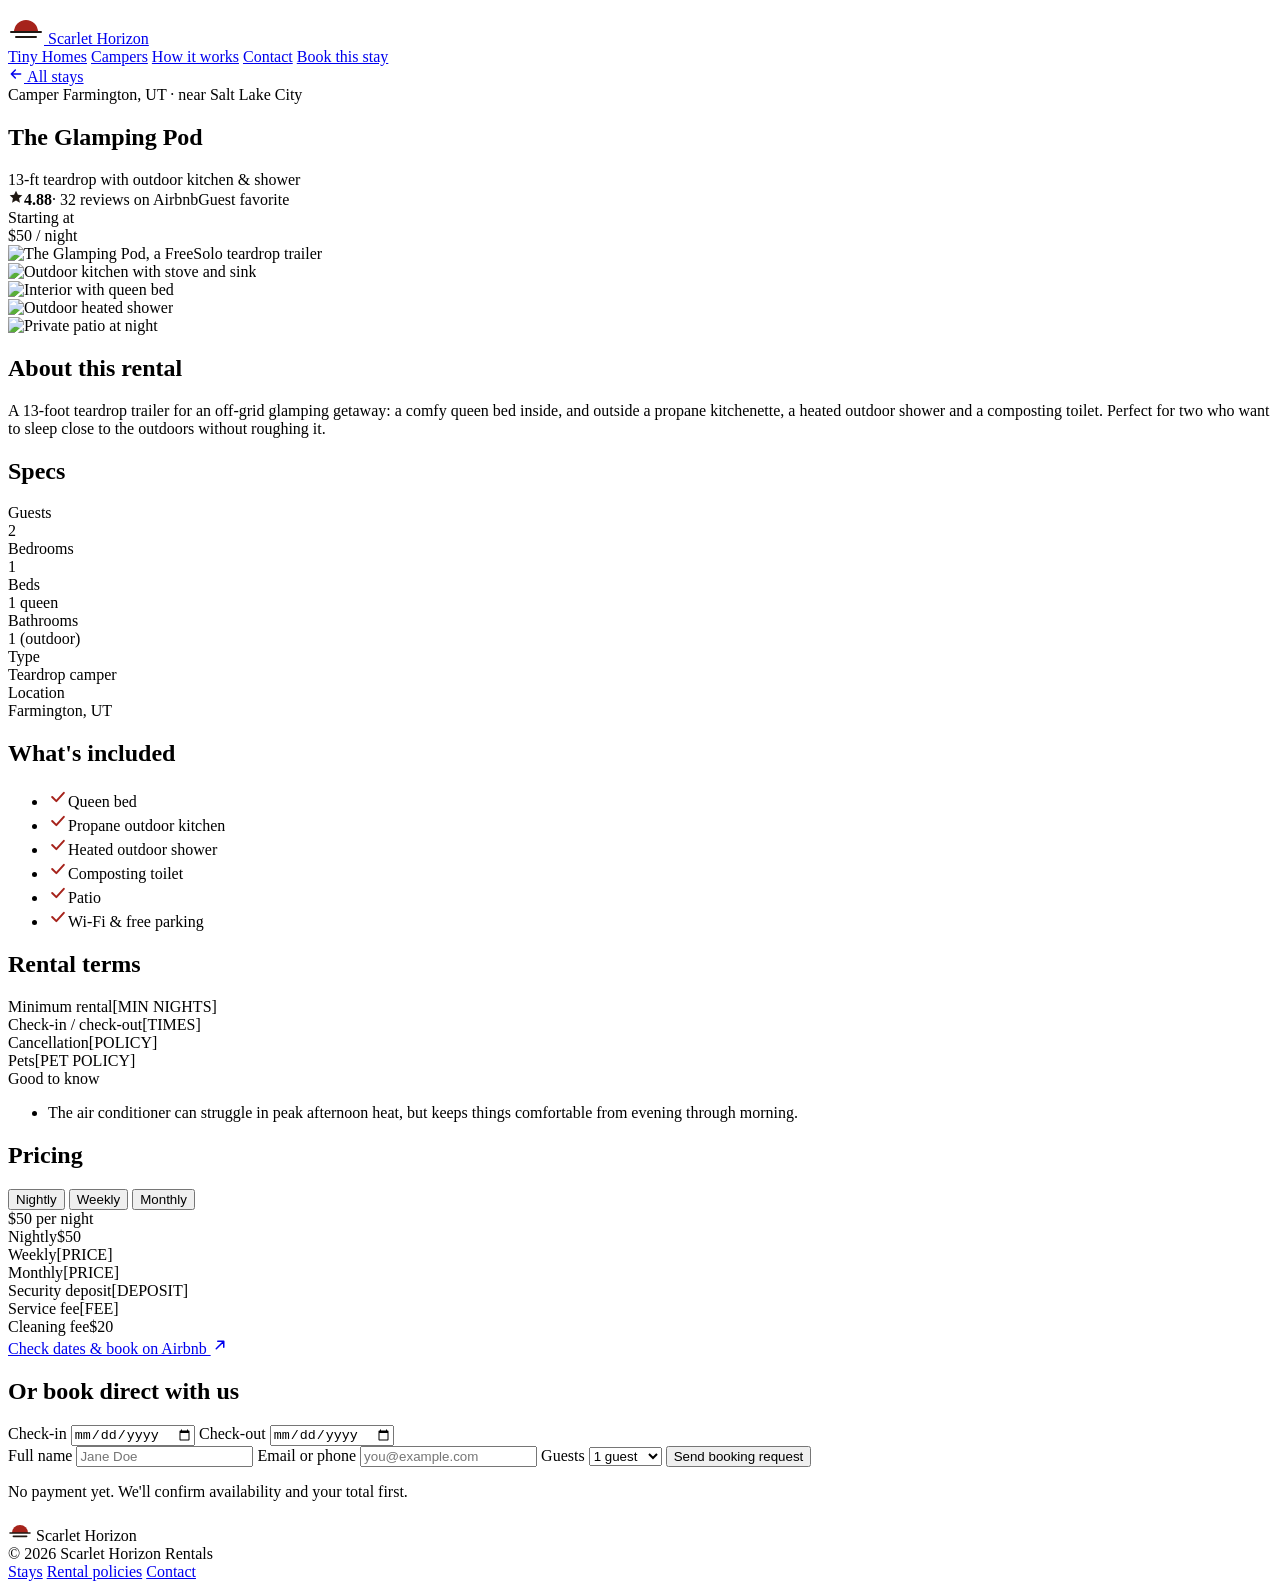
==== glamping-pod.html @ dbb9e511 "Add files via upload" ====
<!doctype html>
<html lang="en">
<head>
<meta charset="utf-8">
<meta name="viewport" content="width=device-width, initial-scale=1">
<title>The Glamping Pod — Details &amp; Pricing</title>
<meta name="description" content="13-ft teardrop camper with outdoor kitchen and shower in Farmington, UT near Salt Lake City.">
<link rel="preconnect" href="https://fonts.googleapis.com">
<link href="https://fonts.googleapis.com/css2?family=DM+Serif+Display:ital@0;1&amp;family=Instrument+Sans:wght@400;500;600;700&amp;display=swap" rel="stylesheet">
<link rel="stylesheet" href="css/style.css">
</head>
<body>
<div class="page">

<!-- NAV -->
<header class="site-header">
<a href="index.html" class="brand">
<svg width="36" height="36" viewBox="0 0 36 36" fill="none" aria-hidden="true"><path d="M6 24a12 12 0 0 1 24 0" fill="#A6231B"></path><path d="M3 24h30M8 29h20" stroke="#1F1813" stroke-width="2" stroke-linecap="round"></path></svg>
<span class="brand-name">Scarlet Horizon</span>
</a>
<nav aria-label="Main" class="main-nav">
<a href="index.html">Tiny Homes</a>
<a href="index.html">Campers</a>
<a href="index.html">How it works</a>
<a href="index.html">Contact</a>
<a href="https://www.airbnb.com/rooms/1167707772700460633" class="btn btn-accent nav-cta">Book this stay</a>
</nav>
</header>

<!-- TITLE -->
<section class="title-section">
<a href="index.html" class="back-link">
<svg width="16" height="16" viewBox="0 0 24 24" fill="none" stroke="currentColor" stroke-width="2.2" stroke-linecap="round" stroke-linejoin="round" aria-hidden="true"><path d="M19 12H5M11 18l-6-6 6-6"></path></svg>
All stays</a>
<div class="title-row">
<div class="title-meta">
<div class="title-badges">
<span class="cat-pill">Camper</span>
<span class="location-text">Farmington, UT · near Salt Lake City</span>
</div>
<h1>The Glamping Pod</h1>
<div class="title-tag">13-ft teardrop with outdoor kitchen &amp; shower</div>
<div class="rating-row"><svg width="16" height="16" viewBox="0 0 24 24" fill="#1F1813" aria-hidden="true"><path d="M12 2.5l2.9 6.1 6.6.8-4.9 4.6 1.3 6.6L12 17.3l-5.9 3.3 1.3-6.6-4.9-4.6 6.6-.8z"></path></svg><strong>4.88</strong><span class="muted">· 32 reviews on Airbnb</span><span class="badge-outline">Guest favorite</span></div>
</div>
<div class="price-block">
<div class="label">Starting at</div>
<div class="price">$50<span class="per"> / night</span></div>
</div>
</div>
</section>

<!-- GALLERY -->
<section class="gallery">
<div class="gallery-main"><img src="images/glamping-pod-exterior.jpg" alt="The Glamping Pod, a FreeSolo teardrop trailer"></div>
<div class="gallery-item"><img src="images/glamping-pod-kitchen.jpg" alt="Outdoor kitchen with stove and sink"></div>
<div class="gallery-item"><img src="images/glamping-pod-interior.jpg" alt="Interior with queen bed"></div>
<div class="gallery-item"><img src="images/glamping-pod-shower.jpg" alt="Outdoor heated shower"></div>
<div class="gallery-item"><img src="images/glamping-pod-patio.jpg" alt="Private patio at night"></div>
</section>

<!-- BODY -->
<section class="detail-body">

<!-- LEFT: info -->
<div class="detail-left">
<div class="detail-block">
<h2>About this rental</h2>
<p>A 13-foot teardrop trailer for an off-grid glamping getaway: a comfy queen bed inside, and outside a propane kitchenette, a heated outdoor shower and a composting toilet. Perfect for two who want to sleep close to the outdoors without roughing it.</p>
</div>

<div class="detail-block">
<h2>Specs</h2>
<div class="specs-grid">
<div class="spec-item"><div class="spec-label">Guests</div><div class="spec-value">2</div></div>
<div class="spec-item"><div class="spec-label">Bedrooms</div><div class="spec-value">1</div></div>
<div class="spec-item"><div class="spec-label">Beds</div><div class="spec-value">1 queen</div></div>
<div class="spec-item"><div class="spec-label">Bathrooms</div><div class="spec-value">1 (outdoor)</div></div>
<div class="spec-item"><div class="spec-label">Type</div><div class="spec-value">Teardrop camper</div></div>
<div class="spec-item"><div class="spec-label">Location</div><div class="spec-value">Farmington, UT</div></div>
</div>
</div>

<div class="detail-block">
<h2>What's included</h2>
<ul class="amenities-list">
<li><svg width="20" height="20" viewBox="0 0 24 24" fill="none" stroke="#A6231B" stroke-width="2.4" stroke-linecap="round" stroke-linejoin="round" aria-hidden="true"><path d="M5 12l5 5 9-10"></path></svg>Queen bed</li>
<li><svg width="20" height="20" viewBox="0 0 24 24" fill="none" stroke="#A6231B" stroke-width="2.4" stroke-linecap="round" stroke-linejoin="round" aria-hidden="true"><path d="M5 12l5 5 9-10"></path></svg>Propane outdoor kitchen</li>
<li><svg width="20" height="20" viewBox="0 0 24 24" fill="none" stroke="#A6231B" stroke-width="2.4" stroke-linecap="round" stroke-linejoin="round" aria-hidden="true"><path d="M5 12l5 5 9-10"></path></svg>Heated outdoor shower</li>
<li><svg width="20" height="20" viewBox="0 0 24 24" fill="none" stroke="#A6231B" stroke-width="2.4" stroke-linecap="round" stroke-linejoin="round" aria-hidden="true"><path d="M5 12l5 5 9-10"></path></svg>Composting toilet</li>
<li><svg width="20" height="20" viewBox="0 0 24 24" fill="none" stroke="#A6231B" stroke-width="2.4" stroke-linecap="round" stroke-linejoin="round" aria-hidden="true"><path d="M5 12l5 5 9-10"></path></svg>Patio</li>
<li><svg width="20" height="20" viewBox="0 0 24 24" fill="none" stroke="#A6231B" stroke-width="2.4" stroke-linecap="round" stroke-linejoin="round" aria-hidden="true"><path d="M5 12l5 5 9-10"></path></svg>Wi-Fi &amp; free parking</li>
</ul>
</div>

<div class="detail-block">
<h2>Rental terms</h2>
<div class="terms-list">
<div class="terms-row"><span>Minimum rental</span><span>[MIN NIGHTS]</span></div>
<div class="terms-row"><span>Check-in / check-out</span><span>[TIMES]</span></div>
<div class="terms-row"><span>Cancellation</span><span>[POLICY]</span></div>
<div class="terms-row"><span>Pets</span><span>[PET POLICY]</span></div>
</div>
<div class="good-to-know">
<div class="good-to-know-label">Good to know</div>
<ul>
<li>The air conditioner can struggle in peak afternoon heat, but keeps things comfortable from evening through morning.</li>
</ul>
</div>
</div>
</div>

<!-- RIGHT: pricing + booking -->
<aside id="book" class="detail-right">
<div class="pricing-card">
<h2>Pricing</h2>
<div role="group" aria-label="Rate period" class="period-group">
<button type="button" class="period-btn" aria-pressed="true">Nightly</button>
<button type="button" class="period-btn" aria-pressed="false">Weekly</button>
<button type="button" class="period-btn" aria-pressed="false">Monthly</button>
</div>
<div class="rate-line">
<span class="amount">$50</span>
<span class="rate-label">per night</span>
</div>
<div class="price-breakdown">
<div class="price-breakdown-row"><span>Nightly</span><span>$50</span></div>
<div class="price-breakdown-row"><span>Weekly</span><span>[PRICE]</span></div>
<div class="price-breakdown-row"><span>Monthly</span><span>[PRICE]</span></div>
<div class="price-breakdown-row"><span>Security deposit</span><span>[DEPOSIT]</span></div>
<div class="price-breakdown-row"><span>Service fee</span><span>[FEE]</span></div>
<div class="price-breakdown-row"><span>Cleaning fee</span><span>$20</span></div>
</div>
<a href="https://www.airbnb.com/rooms/1167707772700460633" class="book-airbnb-btn">Check dates &amp; book on Airbnb
<svg width="18" height="18" viewBox="0 0 24 24" fill="none" stroke="currentColor" stroke-width="2" stroke-linecap="round" stroke-linejoin="round" aria-hidden="true"><path d="M7 17L17 7M9 7h8v8"></path></svg></a>
</div>

<form class="direct-booking-form">
<h2>Or book direct with us</h2>
<div class="form-row">
<label>Check-in
<input type="date"></label>
<label>Check-out
<input type="date"></label>
</div>
<label>Full name
<input type="text" placeholder="Jane Doe"></label>
<label>Email or phone
<input type="text" placeholder="you@example.com"></label>
<label>Guests
<select><option>1 guest</option><option>2 guests</option></select></label>
<button type="button">Send booking request</button>
<p class="disclaimer">No payment yet. We'll confirm availability and your total first.</p>
</form>
</aside>
</section>

<!-- FOOTER -->
<footer class="site-footer">
<div class="footer-brand">
<svg width="24" height="24" viewBox="0 0 36 36" fill="none" aria-hidden="true"><path d="M6 24a12 12 0 0 1 24 0" fill="#A6231B"></path><path d="M3 24h30M8 29h20" stroke="#1F1813" stroke-width="2.4" stroke-linecap="round"></path></svg>
<span class="footer-brand-name">Scarlet Horizon</span>
</div>
<div>© 2026 Scarlet Horizon Rentals</div>
<nav aria-label="Footer" class="footer-nav">
<a href="index.html">Stays</a>
<a href="index.html">Rental policies</a>
<a href="index.html">Contact</a>
</nav>
</footer>
</div>
</body>
</html>
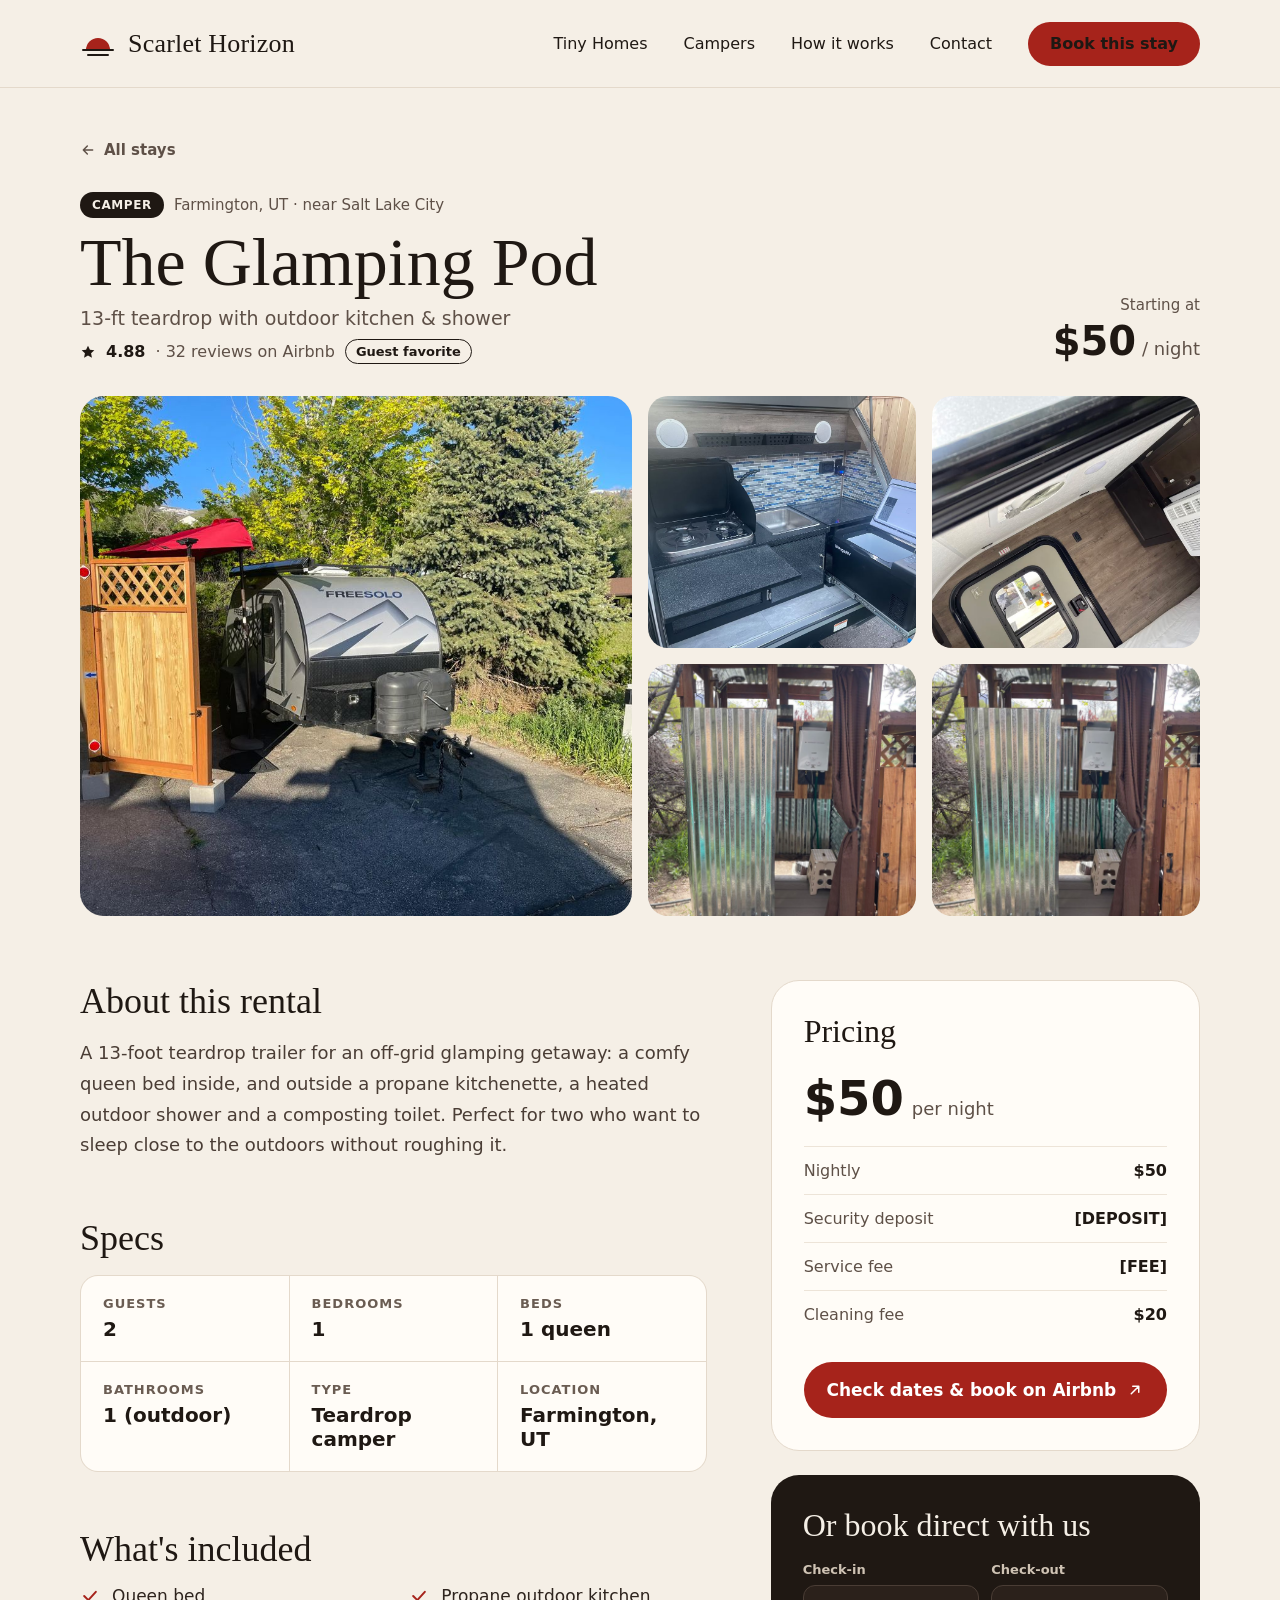
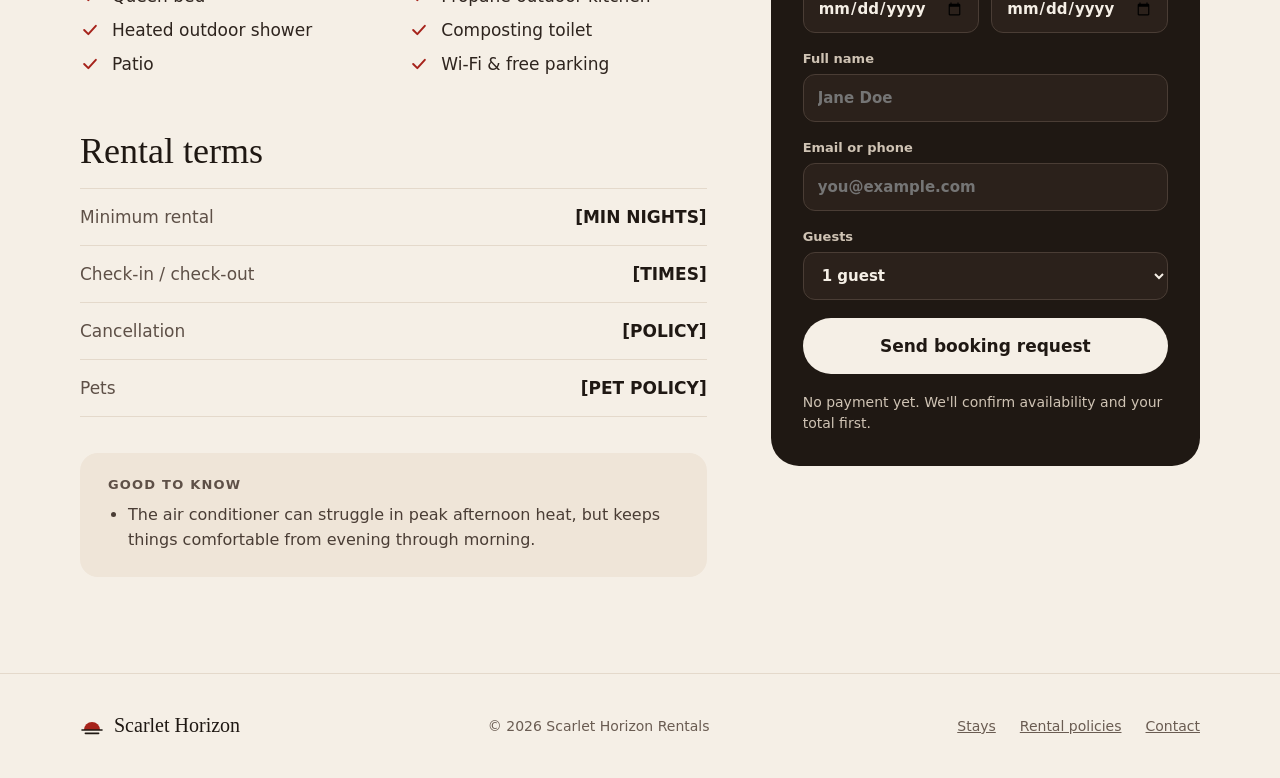
==== commit 6d5088fe: "Add files via upload" ====
--- a/glamping-pod.html
+++ b/glamping-pod.html
@@ -113,19 +113,12 @@
 <aside id="book" class="detail-right">
 <div class="pricing-card">
 <h2>Pricing</h2>
-<div role="group" aria-label="Rate period" class="period-group">
-<button type="button" class="period-btn" aria-pressed="true">Nightly</button>
-<button type="button" class="period-btn" aria-pressed="false">Weekly</button>
-<button type="button" class="period-btn" aria-pressed="false">Monthly</button>
-</div>
 <div class="rate-line">
 <span class="amount">$50</span>
 <span class="rate-label">per night</span>
 </div>
 <div class="price-breakdown">
 <div class="price-breakdown-row"><span>Nightly</span><span>$50</span></div>
-<div class="price-breakdown-row"><span>Weekly</span><span>[PRICE]</span></div>
-<div class="price-breakdown-row"><span>Monthly</span><span>[PRICE]</span></div>
 <div class="price-breakdown-row"><span>Security deposit</span><span>[DEPOSIT]</span></div>
 <div class="price-breakdown-row"><span>Service fee</span><span>[FEE]</span></div>
 <div class="price-breakdown-row"><span>Cleaning fee</span><span>$20</span></div>
--- a/css/style.css
+++ b/css/style.css
@@ -0,0 +1,1118 @@
+/* Scarlet Horizon — shared stylesheet */
+
+:root {
+  --accent: #A6231B;
+  --accent-dark: #7E1A14;
+  --bg: #F5EFE6;
+  --text: #1F1813;
+  --text-muted: #5E5047;
+  --text-soft: #6A5C52;
+  --text-body: #4A3D35;
+  --text-list: #2E241E;
+  --card-bg: #FFFCF7;
+  --border: #E4D9CB;
+  --border-soft: #EDE4D8;
+  --tag-bg: #F2EADF;
+  --pill-bg: #EBE2D5;
+  --dark-bg: #1F1813;
+  --dark-bg-2: #2B211B;
+  --dark-border: #4A3D35;
+  --dark-muted: #CFC3B4;
+  --highlight: #EFE5D8;
+}
+
+* { box-sizing: border-box; }
+
+body {
+  margin: 0;
+  font-family: 'Instrument Sans', system-ui, sans-serif;
+  background: var(--bg);
+  color: var(--text);
+}
+
+a { color: var(--accent); }
+a:hover { color: var(--accent-dark); }
+
+.page {
+  display: flex;
+  flex-direction: column;
+  background: var(--bg);
+  color: var(--text);
+  font-family: 'Instrument Sans', system-ui, sans-serif;
+  min-height: 100vh;
+}
+
+.serif {
+  font-family: 'DM Serif Display', Georgia, serif;
+}
+
+/* ---------- NAV ---------- */
+.site-header {
+  height: 88px;
+  box-sizing: border-box;
+  padding: 0 80px;
+  display: flex;
+  align-items: center;
+  justify-content: space-between;
+  border-bottom: 1px solid var(--border);
+}
+
+.brand {
+  display: flex;
+  align-items: center;
+  gap: 12px;
+  text-decoration: none;
+  color: var(--text);
+}
+
+.brand-name {
+  font-family: 'DM Serif Display', Georgia, serif;
+  font-size: 26px;
+  letter-spacing: 0.2px;
+}
+
+.main-nav {
+  display: flex;
+  align-items: center;
+  gap: 36px;
+  font-size: 16px;
+  font-weight: 500;
+}
+
+.main-nav a {
+  color: var(--text);
+  text-decoration: none;
+}
+
+.btn {
+  display: inline-flex;
+  align-items: center;
+  justify-content: center;
+  gap: 10px;
+  border: 0;
+  border-radius: 999px;
+  font: inherit;
+  font-weight: 600;
+  text-decoration: none;
+  cursor: pointer;
+}
+
+.btn-accent {
+  background: var(--accent);
+  color: #FFFFFF;
+}
+
+.btn-outline {
+  border: 1.5px solid var(--text);
+  color: var(--text);
+  background: transparent;
+}
+
+.btn-dark {
+  background: var(--text);
+  color: var(--bg);
+}
+
+.btn-cream {
+  background: var(--bg);
+  color: var(--text);
+}
+
+.nav-cta {
+  height: 44px;
+  padding: 0 22px;
+}
+
+/* ---------- HERO ---------- */
+.hero {
+  box-sizing: border-box;
+  padding: 72px 80px 64px;
+  display: grid;
+  grid-template-columns: repeat(2, minmax(0, 1fr));
+  gap: 64px;
+  align-items: center;
+}
+
+.hero-copy {
+  display: flex;
+  flex-direction: column;
+  gap: 28px;
+}
+
+.eyebrow {
+  font-size: 14px;
+  font-weight: 600;
+  letter-spacing: 2px;
+  text-transform: uppercase;
+  color: var(--accent);
+}
+
+.hero h1 {
+  margin: 0;
+  font-family: 'DM Serif Display', Georgia, serif;
+  font-weight: 400;
+  font-size: 76px;
+  line-height: 1.02;
+  letter-spacing: -0.5px;
+}
+
+.hero h1 em, .accent-italic {
+  font-style: italic;
+  color: var(--accent);
+}
+
+.hero p, .lede {
+  margin: 0;
+  max-width: 520px;
+  font-size: 19px;
+  line-height: 1.6;
+  color: var(--text-muted);
+}
+
+.hero-actions {
+  display: flex;
+  gap: 16px;
+  align-items: center;
+}
+
+.hero-cta {
+  height: 56px;
+  padding: 0 30px;
+  font-size: 17px;
+}
+
+.hero-call {
+  height: 56px;
+  padding: 0 26px;
+  font-size: 17px;
+}
+
+.hero-visual {
+  height: 500px;
+  border-radius: 28px;
+  overflow: hidden;
+  background: var(--dark-bg);
+  position: relative;
+}
+
+.hero-visual-badge {
+  position: absolute;
+  left: 24px;
+  bottom: 24px;
+  padding: 10px 16px;
+  border-radius: 999px;
+  background: var(--bg);
+  color: var(--text);
+  font-size: 14px;
+  font-weight: 600;
+}
+
+/* ---------- AVAILABILITY BAR ---------- */
+.availability-wrap {
+  padding: 0 80px;
+}
+
+.availability-form {
+  box-sizing: border-box;
+  padding: 20px;
+  border-radius: 20px;
+  background: var(--card-bg);
+  border: 1px solid var(--border);
+  display: grid;
+  grid-template-columns: repeat(4, minmax(0, 1fr));
+  gap: 16px;
+  align-items: end;
+}
+
+.availability-form label {
+  display: flex;
+  flex-direction: column;
+  gap: 8px;
+  font-size: 13px;
+  font-weight: 600;
+  color: var(--text-muted);
+}
+
+.availability-form select,
+.availability-form input[type="date"] {
+  height: 48px;
+  padding: 0 14px;
+  border-radius: 12px;
+  border: 1px solid #D6C8B6;
+  background: var(--bg);
+  font: inherit;
+  font-size: 16px;
+  color: var(--text);
+}
+
+.availability-form select { font-weight: 500; }
+
+.availability-form button {
+  height: 48px;
+  border: 0;
+  border-radius: 12px;
+  background: var(--text);
+  color: var(--bg);
+  font: inherit;
+  font-size: 16px;
+  font-weight: 600;
+  cursor: pointer;
+}
+
+/* ---------- LISTINGS SECTION ---------- */
+.listings-section {
+  box-sizing: border-box;
+  padding: 104px 80px 96px;
+  display: flex;
+  flex-direction: column;
+  gap: 40px;
+}
+
+.listings-heading-row {
+  display: flex;
+  align-items: flex-end;
+  justify-content: space-between;
+  gap: 32px;
+}
+
+.listings-heading-row h2,
+.section-title {
+  margin: 0;
+  font-family: 'DM Serif Display', Georgia, serif;
+  font-weight: 400;
+  font-size: 52px;
+  line-height: 1.05;
+}
+
+.filter-group {
+  display: flex;
+  gap: 8px;
+  padding: 6px;
+  border-radius: 999px;
+  background: var(--pill-bg);
+}
+
+.filter-btn {
+  height: 44px;
+  padding: 0 22px;
+  border: 0;
+  border-radius: 999px;
+  font: inherit;
+  font-size: 15px;
+  font-weight: 600;
+  cursor: pointer;
+  background: transparent;
+  color: var(--text);
+}
+
+.filter-btn[aria-pressed="true"] {
+  background: var(--text);
+  color: var(--bg);
+}
+
+.listings-grid {
+  display: grid;
+  grid-template-columns: repeat(2, minmax(0, 1fr));
+  gap: 32px;
+}
+
+.listing-card {
+  display: flex;
+  flex-direction: column;
+  border-radius: 24px;
+  overflow: hidden;
+  background: var(--card-bg);
+  border: 1px solid var(--border);
+  text-decoration: none;
+  color: var(--text);
+}
+
+.listing-photo {
+  height: 360px;
+  position: relative;
+  background: #E9DFD1;
+}
+
+.listing-photo img {
+  width: 100%;
+  height: 100%;
+  object-fit: cover;
+  display: block;
+}
+
+.listing-cat-badge {
+  position: absolute;
+  top: 18px;
+  left: 18px;
+  padding: 6px 12px;
+  border-radius: 999px;
+  background: var(--text);
+  color: var(--bg);
+  font-size: 12px;
+  font-weight: 600;
+  letter-spacing: 0.6px;
+  text-transform: uppercase;
+}
+
+.listing-rating-badge {
+  position: absolute;
+  top: 18px;
+  right: 18px;
+  display: inline-flex;
+  align-items: center;
+  gap: 6px;
+  padding: 6px 12px;
+  border-radius: 999px;
+  background: var(--card-bg);
+  color: var(--text);
+  font-size: 14px;
+  font-weight: 700;
+}
+
+.listing-rating-badge .reviews-count {
+  font-weight: 500;
+  color: var(--text-muted);
+}
+
+.listing-body {
+  padding: 26px 28px 28px;
+  display: flex;
+  flex-direction: column;
+  gap: 16px;
+}
+
+.listing-title-block {
+  display: flex;
+  flex-direction: column;
+  gap: 6px;
+}
+
+.listing-name {
+  font-family: 'DM Serif Display', Georgia, serif;
+  font-size: 32px;
+  line-height: 1.1;
+}
+
+.listing-tag {
+  font-size: 16px;
+  color: var(--text-muted);
+}
+
+.listing-chips {
+  display: flex;
+  gap: 8px;
+  flex-wrap: wrap;
+}
+
+.chip {
+  padding: 6px 12px;
+  border-radius: 8px;
+  background: var(--tag-bg);
+  font-size: 14px;
+  font-weight: 500;
+  color: var(--text-body);
+}
+
+.listing-footer-row {
+  display: flex;
+  align-items: center;
+  justify-content: space-between;
+  padding-top: 18px;
+  border-top: 1px solid var(--border-soft);
+}
+
+.listing-price {
+  font-size: 15px;
+  color: var(--text-muted);
+}
+
+.listing-price strong {
+  font-size: 22px;
+  font-weight: 700;
+  color: var(--text);
+}
+
+.listing-details-link {
+  display: inline-flex;
+  align-items: center;
+  gap: 6px;
+  font-size: 15px;
+  font-weight: 600;
+  color: var(--accent);
+}
+
+/* ---------- HOW IT WORKS ---------- */
+.how-it-works {
+  box-sizing: border-box;
+  margin: 0 80px;
+  padding: 72px 72px;
+  border-radius: 32px;
+  background: var(--dark-bg);
+  color: var(--bg);
+  display: flex;
+  flex-direction: column;
+  gap: 48px;
+}
+
+.how-header {
+  display: flex;
+  justify-content: space-between;
+  align-items: flex-end;
+  gap: 32px;
+}
+
+.how-header h2 {
+  margin: 0;
+  font-family: 'DM Serif Display', Georgia, serif;
+  font-weight: 400;
+  font-size: 48px;
+  line-height: 1.05;
+}
+
+.how-header p {
+  margin: 0;
+  max-width: 420px;
+  font-size: 17px;
+  line-height: 1.6;
+  color: var(--dark-muted);
+}
+
+.how-steps {
+  display: grid;
+  grid-template-columns: repeat(3, minmax(0, 1fr));
+  gap: 40px;
+}
+
+.how-step {
+  display: flex;
+  flex-direction: column;
+  gap: 14px;
+  padding-top: 24px;
+  border-top: 2px solid var(--accent);
+}
+
+.how-step-num {
+  font-family: 'DM Serif Display', Georgia, serif;
+  font-size: 44px;
+  color: #F08B7F;
+}
+
+.how-step-title {
+  font-size: 22px;
+  font-weight: 600;
+}
+
+.how-step p {
+  margin: 0;
+  font-size: 16px;
+  line-height: 1.6;
+  color: var(--dark-muted);
+}
+
+/* ---------- CONTACT ---------- */
+.contact-section {
+  box-sizing: border-box;
+  padding: 112px 80px;
+  display: grid;
+  grid-template-columns: repeat(2, minmax(0, 1fr));
+  gap: 64px;
+  align-items: center;
+}
+
+.contact-copy {
+  display: flex;
+  flex-direction: column;
+  gap: 20px;
+}
+
+.contact-copy h2 {
+  margin: 0;
+  font-family: 'DM Serif Display', Georgia, serif;
+  font-weight: 400;
+  font-size: 52px;
+  line-height: 1.05;
+}
+
+.contact-copy p {
+  margin: 0;
+  max-width: 480px;
+  font-size: 18px;
+  line-height: 1.6;
+  color: var(--text-muted);
+}
+
+.contact-grid {
+  display: grid;
+  grid-template-columns: repeat(2, minmax(0, 1fr));
+  gap: 16px;
+}
+
+.contact-card {
+  padding: 24px;
+  border-radius: 20px;
+  background: var(--card-bg);
+  border: 1px solid var(--border);
+  display: flex;
+  flex-direction: column;
+  gap: 8px;
+}
+
+.contact-card-label {
+  font-size: 13px;
+  font-weight: 600;
+  letter-spacing: 1.2px;
+  text-transform: uppercase;
+  color: var(--text-soft);
+}
+
+.contact-card-value {
+  font-size: 20px;
+  font-weight: 600;
+  color: var(--text);
+  text-decoration: none;
+}
+
+/* ---------- FOOTER ---------- */
+.site-footer {
+  margin-top: auto;
+  box-sizing: border-box;
+  padding: 40px 80px;
+  border-top: 1px solid var(--border);
+  display: flex;
+  align-items: center;
+  justify-content: space-between;
+  font-size: 14px;
+  color: var(--text-soft);
+}
+
+.footer-brand {
+  display: flex;
+  align-items: center;
+  gap: 10px;
+}
+
+.footer-brand-name {
+  font-family: 'DM Serif Display', Georgia, serif;
+  font-size: 20px;
+  color: var(--text);
+}
+
+.footer-nav {
+  display: flex;
+  gap: 24px;
+}
+
+.footer-nav a {
+  color: var(--text-soft);
+}
+
+/* ---------- DETAIL PAGE ---------- */
+.title-section {
+  box-sizing: border-box;
+  padding: 40px 80px 32px;
+  display: flex;
+  flex-direction: column;
+  gap: 20px;
+}
+
+.back-link {
+  display: inline-flex;
+  align-items: center;
+  gap: 8px;
+  font-size: 15px;
+  font-weight: 600;
+  color: var(--text-muted);
+  text-decoration: none;
+  min-height: 44px;
+  width: fit-content;
+}
+
+.title-row {
+  display: flex;
+  justify-content: space-between;
+  align-items: flex-end;
+  gap: 32px;
+  flex-wrap: wrap;
+}
+
+.title-meta {
+  display: flex;
+  flex-direction: column;
+  gap: 10px;
+}
+
+.title-badges {
+  display: flex;
+  gap: 10px;
+  align-items: center;
+}
+
+.cat-pill {
+  padding: 6px 12px;
+  border-radius: 999px;
+  background: var(--text);
+  color: var(--bg);
+  font-size: 12px;
+  font-weight: 600;
+  letter-spacing: 0.6px;
+  text-transform: uppercase;
+}
+
+.location-text {
+  font-size: 15px;
+  color: var(--text-muted);
+}
+
+.title-section h1 {
+  margin: 0;
+  font-family: 'DM Serif Display', Georgia, serif;
+  font-weight: 400;
+  font-size: 68px;
+  line-height: 1.02;
+}
+
+.title-tag {
+  font-size: 19px;
+  color: var(--text-muted);
+}
+
+.rating-row {
+  display: flex;
+  align-items: center;
+  gap: 10px;
+  font-size: 16px;
+  color: var(--text);
+  flex-wrap: wrap;
+}
+
+.rating-row strong { font-weight: 700; }
+
+.rating-row .muted { color: var(--text-muted); }
+
+.badge-outline {
+  padding: 4px 10px;
+  border-radius: 999px;
+  border: 1px solid var(--text);
+  font-size: 13px;
+  font-weight: 600;
+}
+
+.price-block {
+  text-align: right;
+  display: flex;
+  flex-direction: column;
+  gap: 4px;
+}
+
+.price-block .label {
+  font-size: 15px;
+  color: var(--text-muted);
+}
+
+.price-block .price {
+  font-size: 40px;
+  font-weight: 700;
+}
+
+.price-block .price .per {
+  font-size: 18px;
+  font-weight: 500;
+  color: var(--text-muted);
+}
+
+/* GALLERY */
+.gallery {
+  box-sizing: border-box;
+  padding: 0 80px;
+  display: grid;
+  grid-template-columns: repeat(4, minmax(0, 1fr));
+  grid-template-rows: repeat(2, minmax(0, 1fr));
+  gap: 16px;
+  height: 520px;
+}
+
+.gallery-main {
+  grid-column: span 2;
+  grid-row: span 2;
+  border-radius: 24px;
+  overflow: hidden;
+  background: #E9DFD1;
+}
+
+.gallery-item {
+  border-radius: 20px;
+  overflow: hidden;
+  background: #E9DFD1;
+}
+
+.gallery img {
+  width: 100%;
+  height: 100%;
+  object-fit: cover;
+  display: block;
+}
+
+/* DETAIL BODY */
+.detail-body {
+  box-sizing: border-box;
+  padding: 64px 80px 96px;
+  display: grid;
+  grid-template-columns: repeat(12, minmax(0, 1fr));
+  gap: 64px;
+}
+
+.detail-left {
+  grid-column: span 7;
+  display: flex;
+  flex-direction: column;
+  gap: 56px;
+}
+
+.detail-block {
+  display: flex;
+  flex-direction: column;
+  gap: 16px;
+}
+
+.detail-block h2 {
+  margin: 0;
+  font-family: 'DM Serif Display', Georgia, serif;
+  font-weight: 400;
+  font-size: 36px;
+}
+
+.detail-block > p {
+  margin: 0;
+  font-size: 18px;
+  line-height: 1.7;
+  color: var(--text-body);
+}
+
+.specs-grid {
+  display: grid;
+  grid-template-columns: repeat(3, minmax(0, 1fr));
+  gap: 1px;
+  background: var(--border);
+  border: 1px solid var(--border);
+  border-radius: 18px;
+  overflow: hidden;
+}
+
+.spec-item {
+  padding: 20px 22px;
+  background: var(--card-bg);
+  display: flex;
+  flex-direction: column;
+  gap: 6px;
+}
+
+.spec-label {
+  font-size: 13px;
+  font-weight: 600;
+  letter-spacing: 1px;
+  text-transform: uppercase;
+  color: var(--text-soft);
+}
+
+.spec-value {
+  font-size: 20px;
+  font-weight: 600;
+}
+
+.amenities-list {
+  margin: 0;
+  padding: 0;
+  list-style: none;
+  display: grid;
+  grid-template-columns: repeat(2, minmax(0, 1fr));
+  gap: 14px 32px;
+  font-size: 17px;
+  color: var(--text-list);
+}
+
+.amenities-list li {
+  display: flex;
+  gap: 12px;
+  align-items: center;
+}
+
+.amenities-list svg {
+  flex-shrink: 0;
+}
+
+.terms-list {
+  display: flex;
+  flex-direction: column;
+  border-top: 1px solid var(--border);
+}
+
+.terms-row {
+  display: flex;
+  justify-content: space-between;
+  gap: 24px;
+  padding: 18px 0;
+  border-bottom: 1px solid var(--border);
+  font-size: 17px;
+}
+
+.terms-row span:first-child { color: var(--text-muted); }
+.terms-row span:last-child { font-weight: 600; }
+
+.good-to-know {
+  box-sizing: border-box;
+  padding: 24px 28px;
+  border-radius: 18px;
+  background: var(--highlight);
+  display: flex;
+  flex-direction: column;
+  gap: 10px;
+  margin-top: 20px;
+}
+
+.good-to-know-label {
+  font-size: 13px;
+  font-weight: 600;
+  letter-spacing: 1.2px;
+  text-transform: uppercase;
+  color: var(--text-muted);
+}
+
+.good-to-know ul {
+  margin: 0;
+  padding-left: 20px;
+  display: flex;
+  flex-direction: column;
+  gap: 6px;
+}
+
+.good-to-know li {
+  font-size: 16px;
+  line-height: 1.6;
+  color: var(--text-body);
+}
+
+/* RIGHT: pricing + booking */
+.detail-right {
+  grid-column: span 5;
+  display: flex;
+  flex-direction: column;
+  gap: 24px;
+}
+
+.pricing-card {
+  box-sizing: border-box;
+  padding: 32px;
+  border-radius: 28px;
+  background: var(--card-bg);
+  border: 1px solid var(--border);
+  display: flex;
+  flex-direction: column;
+  gap: 24px;
+}
+
+.pricing-card h2 {
+  margin: 0;
+  font-family: 'DM Serif Display', Georgia, serif;
+  font-weight: 400;
+  font-size: 32px;
+}
+
+.period-group {
+  display: grid;
+  grid-template-columns: repeat(3, minmax(0, 1fr));
+  gap: 6px;
+  padding: 6px;
+  border-radius: 16px;
+  background: var(--pill-bg);
+}
+
+.period-btn {
+  height: 44px;
+  border: 0;
+  border-radius: 12px;
+  font: inherit;
+  font-size: 15px;
+  font-weight: 600;
+  cursor: pointer;
+  background: transparent;
+  color: var(--text);
+}
+
+.period-btn[aria-pressed="true"] {
+  background: var(--card-bg);
+}
+
+.rate-line {
+  display: flex;
+  align-items: baseline;
+  gap: 8px;
+}
+
+.rate-line .amount {
+  font-size: 48px;
+  font-weight: 700;
+  line-height: 1;
+}
+
+.rate-line .rate-label {
+  font-size: 18px;
+  color: var(--text-muted);
+}
+
+.price-breakdown {
+  display: flex;
+  flex-direction: column;
+  border-top: 1px solid var(--border-soft);
+}
+
+.price-breakdown-row {
+  display: flex;
+  justify-content: space-between;
+  padding: 14px 0;
+  border-bottom: 1px solid var(--border-soft);
+  font-size: 16px;
+}
+
+.price-breakdown-row:last-child { border-bottom: 0; }
+
+.price-breakdown-row span:first-child { color: var(--text-muted); }
+.price-breakdown-row span:last-child { font-weight: 600; }
+
+.book-airbnb-btn {
+  display: flex;
+  align-items: center;
+  justify-content: center;
+  gap: 10px;
+  height: 56px;
+  border-radius: 999px;
+  background: var(--accent);
+  color: #FFFFFF;
+  text-decoration: none;
+  font-size: 17px;
+  font-weight: 600;
+}
+
+.direct-booking-form {
+  box-sizing: border-box;
+  padding: 32px;
+  border-radius: 28px;
+  background: var(--dark-bg);
+  color: var(--bg);
+  display: flex;
+  flex-direction: column;
+  gap: 18px;
+}
+
+.direct-booking-form h2 {
+  margin: 0;
+  font-family: 'DM Serif Display', Georgia, serif;
+  font-weight: 400;
+  font-size: 32px;
+}
+
+.form-row {
+  display: grid;
+  grid-template-columns: repeat(2, minmax(0, 1fr));
+  gap: 12px;
+}
+
+.direct-booking-form label {
+  display: flex;
+  flex-direction: column;
+  gap: 8px;
+  font-size: 13px;
+  font-weight: 600;
+  color: var(--dark-muted);
+}
+
+.direct-booking-form input,
+.direct-booking-form select {
+  height: 48px;
+  padding: 0 14px;
+  border-radius: 12px;
+  border: 1px solid var(--dark-border);
+  background: var(--dark-bg-2);
+  color: var(--bg);
+  font: inherit;
+  font-size: 15px;
+}
+
+.direct-booking-form button {
+  height: 56px;
+  border: 0;
+  border-radius: 999px;
+  background: var(--bg);
+  color: var(--text);
+  font: inherit;
+  font-size: 17px;
+  font-weight: 600;
+  cursor: pointer;
+}
+
+.direct-booking-form .disclaimer {
+  margin: 0;
+  font-size: 14px;
+  line-height: 1.5;
+  color: var(--dark-muted);
+}
+
+/* ---------- RESPONSIVE ---------- */
+@media (max-width: 960px) {
+  .site-header,
+  .hero,
+  .availability-wrap,
+  .listings-section,
+  .contact-section,
+  .site-footer,
+  .title-section,
+  .gallery,
+  .detail-body {
+    padding-left: 24px;
+    padding-right: 24px;
+  }
+
+  .how-it-works {
+    margin: 0 24px;
+    padding: 48px 32px;
+  }
+
+  .hero,
+  .contact-section,
+  .listings-grid,
+  .availability-form,
+  .how-steps,
+  .contact-grid {
+    grid-template-columns: 1fr;
+  }
+
+  .detail-body {
+    grid-template-columns: 1fr;
+  }
+
+  .detail-left,
+  .detail-right {
+    grid-column: span 1;
+  }
+
+  .main-nav {
+    display: none;
+  }
+
+  .gallery {
+    grid-template-columns: repeat(2, minmax(0, 1fr));
+    grid-template-rows: auto;
+    height: auto;
+  }
+
+  .gallery-main {
+    grid-column: span 2;
+    height: 280px;
+  }
+
+  .gallery-item {
+    height: 140px;
+  }
+
+  .hero h1 { font-size: 48px; }
+  .title-section h1 { font-size: 40px; }
+}
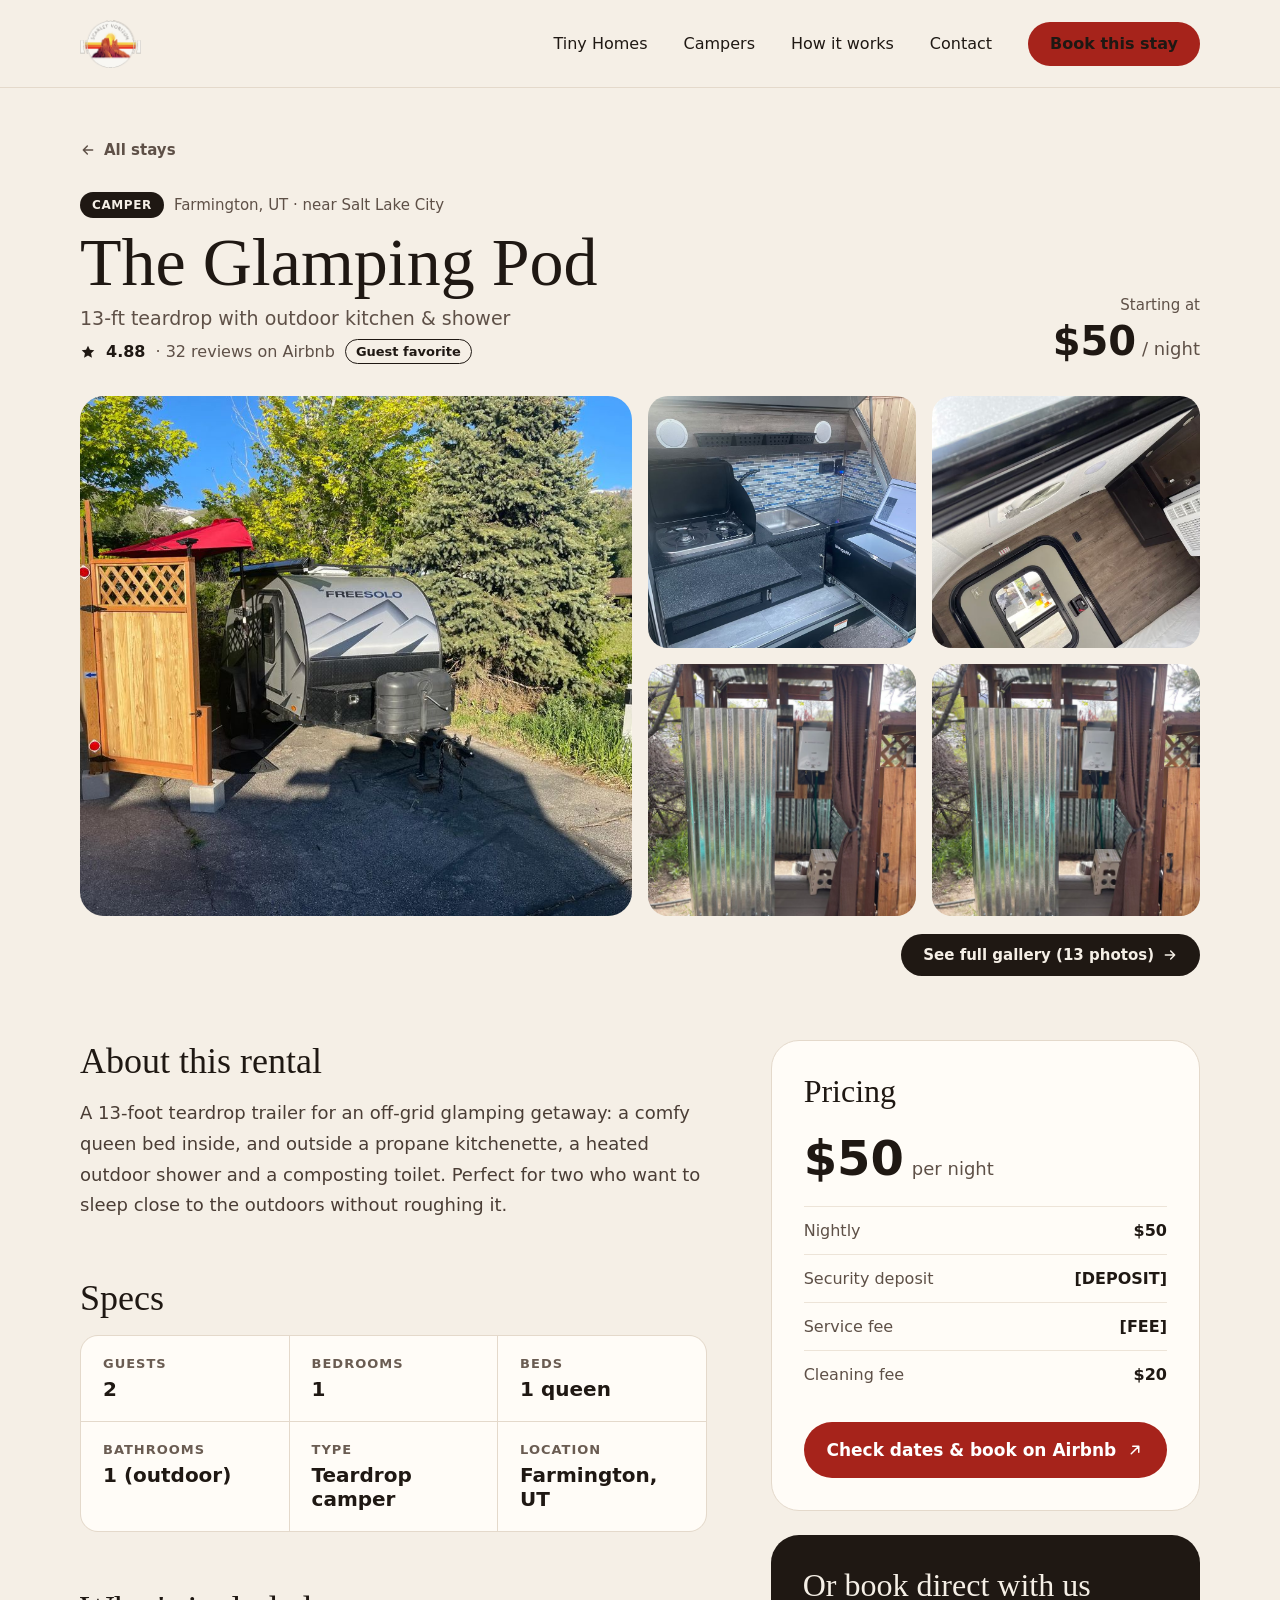
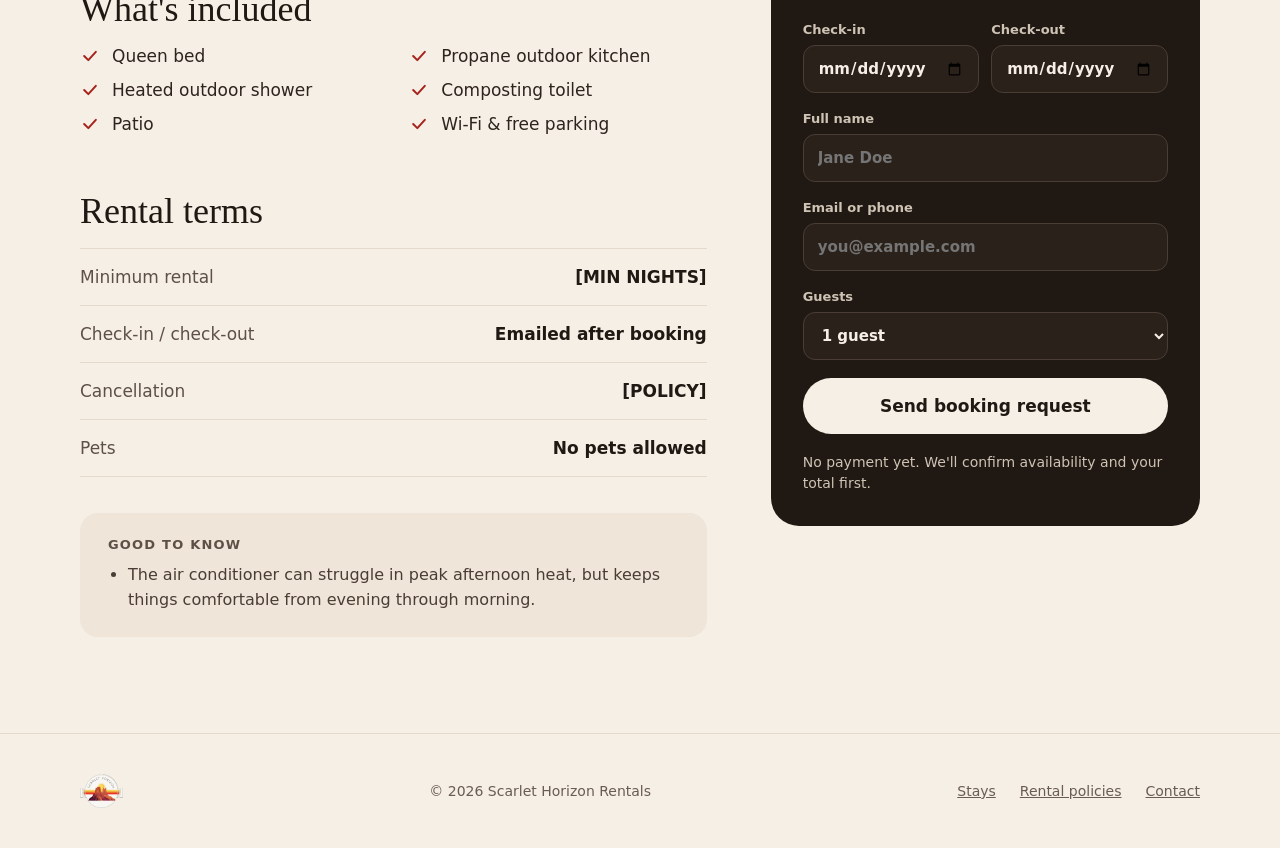
==== commit d3fd7fe8: "Update glamping-pod.html" ====
--- a/glamping-pod.html
+++ b/glamping-pod.html
@@ -8,6 +8,10 @@
 <link rel="preconnect" href="https://fonts.googleapis.com">
 <link href="https://fonts.googleapis.com/css2?family=DM+Serif+Display:ital@0;1&amp;family=Instrument+Sans:wght@400;500;600;700&amp;display=swap" rel="stylesheet">
 <link rel="stylesheet" href="css/style.css">
+<link rel="icon" type="image/png" sizes="32x32" href="favicon-32.png">
+<link rel="icon" type="image/png" sizes="16x16" href="favicon-16.png">
+<link rel="apple-touch-icon" sizes="180x180" href="apple-touch-icon.png">
+<link rel="shortcut icon" href="favicon.ico">
 </head>
 <body>
 <div class="page">
@@ -15,8 +19,7 @@
 <!-- NAV -->
 <header class="site-header">
 <a href="index.html" class="brand">
-<svg width="36" height="36" viewBox="0 0 36 36" fill="none" aria-hidden="true"><path d="M6 24a12 12 0 0 1 24 0" fill="#A6231B"></path><path d="M3 24h30M8 29h20" stroke="#1F1813" stroke-width="2" stroke-linecap="round"></path></svg>
-<span class="brand-name">Scarlet Horizon</span>
+<img src="images/logo-scarlet-horizon.png" alt="Scarlet Horizon" class="brand-logo-img">
 </a>
 <nav aria-label="Main" class="main-nav">
 <a href="index.html">Tiny Homes</a>
@@ -58,6 +61,11 @@
 <div class="gallery-item"><img src="images/glamping-pod-patio.jpg" alt="Private patio at night"></div>
 </section>
 
+<div class="view-all-photos">
+<a href="glamping-pod-gallery.html">See full gallery (13 photos)
+<svg width="16" height="16" viewBox="0 0 24 24" fill="none" stroke="currentColor" stroke-width="2.2" stroke-linecap="round" stroke-linejoin="round" aria-hidden="true"><path d="M5 12h14M13 6l6 6-6 6"></path></svg></a>
+</div>
+
 <!-- BODY -->
 <section class="detail-body">
 
@@ -96,9 +104,9 @@
 <h2>Rental terms</h2>
 <div class="terms-list">
 <div class="terms-row"><span>Minimum rental</span><span>[MIN NIGHTS]</span></div>
-<div class="terms-row"><span>Check-in / check-out</span><span>[TIMES]</span></div>
+<div class="terms-row"><span>Check-in / check-out</span><span>Emailed after booking</span></div>
 <div class="terms-row"><span>Cancellation</span><span>[POLICY]</span></div>
-<div class="terms-row"><span>Pets</span><span>[PET POLICY]</span></div>
+<div class="terms-row"><span>Pets</span><span>No pets allowed</span></div>
 </div>
 <div class="good-to-know">
 <div class="good-to-know-label">Good to know</div>
@@ -150,8 +158,7 @@
 <!-- FOOTER -->
 <footer class="site-footer">
 <div class="footer-brand">
-<svg width="24" height="24" viewBox="0 0 36 36" fill="none" aria-hidden="true"><path d="M6 24a12 12 0 0 1 24 0" fill="#A6231B"></path><path d="M3 24h30M8 29h20" stroke="#1F1813" stroke-width="2.4" stroke-linecap="round"></path></svg>
-<span class="footer-brand-name">Scarlet Horizon</span>
+<img src="images/logo-scarlet-horizon.png" alt="Scarlet Horizon" class="footer-brand-logo-img">
 </div>
 <div>© 2026 Scarlet Horizon Rentals</div>
 <nav aria-label="Footer" class="footer-nav">
--- a/css/style.css
+++ b/css/style.css
@@ -71,6 +71,12 @@
   letter-spacing: 0.2px;
 }
 
+.brand-logo-img {
+  height: 48px;
+  width: auto;
+  display: block;
+}
+
 .main-nav {
   display: flex;
   align-items: center;
@@ -595,6 +601,21 @@
   font-family: 'DM Serif Display', Georgia, serif;
   font-size: 20px;
   color: var(--text);
+}
+
+.footer-brand-logo-img {
+  height: 34px;
+  width: auto;
+  display: block;
+}
+
+.listing-logo-badge {
+  height: 84px;
+  width: auto;
+  display: block;
+  align-self: flex-start;
+  flex-shrink: 0;
+  margin-bottom: 14px;
 }
 
 .footer-nav {
@@ -1116,3 +1137,215 @@
   .hero h1 { font-size: 48px; }
   .title-section h1 { font-size: 40px; }
 }
+
+/* ---------- VIEW ALL PHOTOS LINK (detail pages) ---------- */
+.view-all-photos {
+  box-sizing: border-box;
+  margin: 18px 80px 0;
+  display: flex;
+  justify-content: flex-end;
+}
+
+.view-all-photos a {
+  display: inline-flex;
+  align-items: center;
+  gap: 8px;
+  padding: 12px 22px;
+  border-radius: 999px;
+  background: var(--text);
+  color: var(--bg);
+  font-weight: 600;
+  font-size: 15px;
+  text-decoration: none;
+}
+
+.view-all-photos a:hover {
+  background: var(--accent);
+  color: #fff;
+}
+
+@media (max-width: 900px) {
+  .view-all-photos {
+    margin: 14px 20px 0;
+    justify-content: center;
+  }
+}
+
+/* ---------- GALLERY PAGE ---------- */
+.gallery-page-header {
+  box-sizing: border-box;
+  padding: 48px 80px 24px;
+}
+
+.gallery-page-header .back-link {
+  margin-bottom: 18px;
+}
+
+.gallery-page-header h1 {
+  margin: 0 0 6px;
+  font-family: 'DM Serif Display', Georgia, serif;
+  font-weight: 400;
+  font-size: 44px;
+}
+
+.gallery-page-header .gallery-subtitle {
+  color: var(--text-muted);
+  font-size: 17px;
+  margin: 0 0 24px;
+}
+
+.gallery-filters {
+  box-sizing: border-box;
+  padding: 0 80px 24px;
+  display: flex;
+  flex-wrap: wrap;
+}
+
+.photo-grid {
+  box-sizing: border-box;
+  padding: 0 80px 80px;
+  display: grid;
+  grid-template-columns: repeat(4, minmax(0, 1fr));
+  gap: 18px;
+}
+
+.photo-tile {
+  position: relative;
+  border-radius: 18px;
+  overflow: hidden;
+  background: #E9DFD1;
+  aspect-ratio: 4 / 3;
+  cursor: pointer;
+  border: 0;
+  padding: 0;
+  display: block;
+}
+
+.photo-tile img {
+  width: 100%;
+  height: 100%;
+  object-fit: cover;
+  display: block;
+  transition: transform 0.25s ease;
+}
+
+.photo-tile:hover img {
+  transform: scale(1.05);
+}
+
+.photo-tile .photo-tile-cat {
+  position: absolute;
+  left: 10px;
+  bottom: 10px;
+  padding: 5px 12px;
+  border-radius: 999px;
+  background: rgba(31, 24, 19, 0.72);
+  color: #fff;
+  font-size: 12px;
+  font-weight: 600;
+  letter-spacing: 0.02em;
+}
+
+.photo-grid.is-empty::after {
+  content: "No photos in this category yet.";
+  grid-column: 1 / -1;
+  color: var(--text-muted);
+  padding: 40px 0;
+  text-align: center;
+}
+
+/* ---------- LIGHTBOX ---------- */
+.lightbox {
+  position: fixed;
+  inset: 0;
+  background: rgba(15, 11, 8, 0.92);
+  display: none;
+  align-items: center;
+  justify-content: center;
+  z-index: 1000;
+  padding: 24px;
+}
+
+.lightbox.is-open {
+  display: flex;
+}
+
+.lightbox-figure {
+  max-width: min(1100px, 92vw);
+  max-height: 86vh;
+  display: flex;
+  flex-direction: column;
+  align-items: center;
+  gap: 12px;
+}
+
+.lightbox-figure img {
+  max-width: 100%;
+  max-height: 76vh;
+  border-radius: 12px;
+  display: block;
+  box-shadow: 0 20px 60px rgba(0,0,0,0.5);
+}
+
+.lightbox-caption {
+  color: #F5EFE6;
+  font-size: 14px;
+  opacity: 0.85;
+}
+
+.lightbox-close,
+.lightbox-prev,
+.lightbox-next {
+  position: absolute;
+  border: 0;
+  background: rgba(255,255,255,0.12);
+  color: #fff;
+  cursor: pointer;
+  border-radius: 999px;
+  display: flex;
+  align-items: center;
+  justify-content: center;
+}
+
+.lightbox-close {
+  top: 20px;
+  right: 20px;
+  width: 44px;
+  height: 44px;
+  font-size: 20px;
+}
+
+.lightbox-prev,
+.lightbox-next {
+  top: 50%;
+  transform: translateY(-50%);
+  width: 52px;
+  height: 52px;
+  font-size: 22px;
+}
+
+.lightbox-prev { left: 20px; }
+.lightbox-next { right: 20px; }
+
+.lightbox-close:hover,
+.lightbox-prev:hover,
+.lightbox-next:hover {
+  background: var(--accent);
+}
+
+@media (max-width: 900px) {
+  .gallery-page-header,
+  .gallery-filters,
+  .photo-grid {
+    padding-left: 20px;
+    padding-right: 20px;
+  }
+
+  .photo-grid {
+    grid-template-columns: repeat(2, minmax(0, 1fr));
+  }
+
+  .lightbox-prev { left: 8px; }
+  .lightbox-next { right: 8px; }
+  .lightbox-close { top: 10px; right: 10px; }
+}
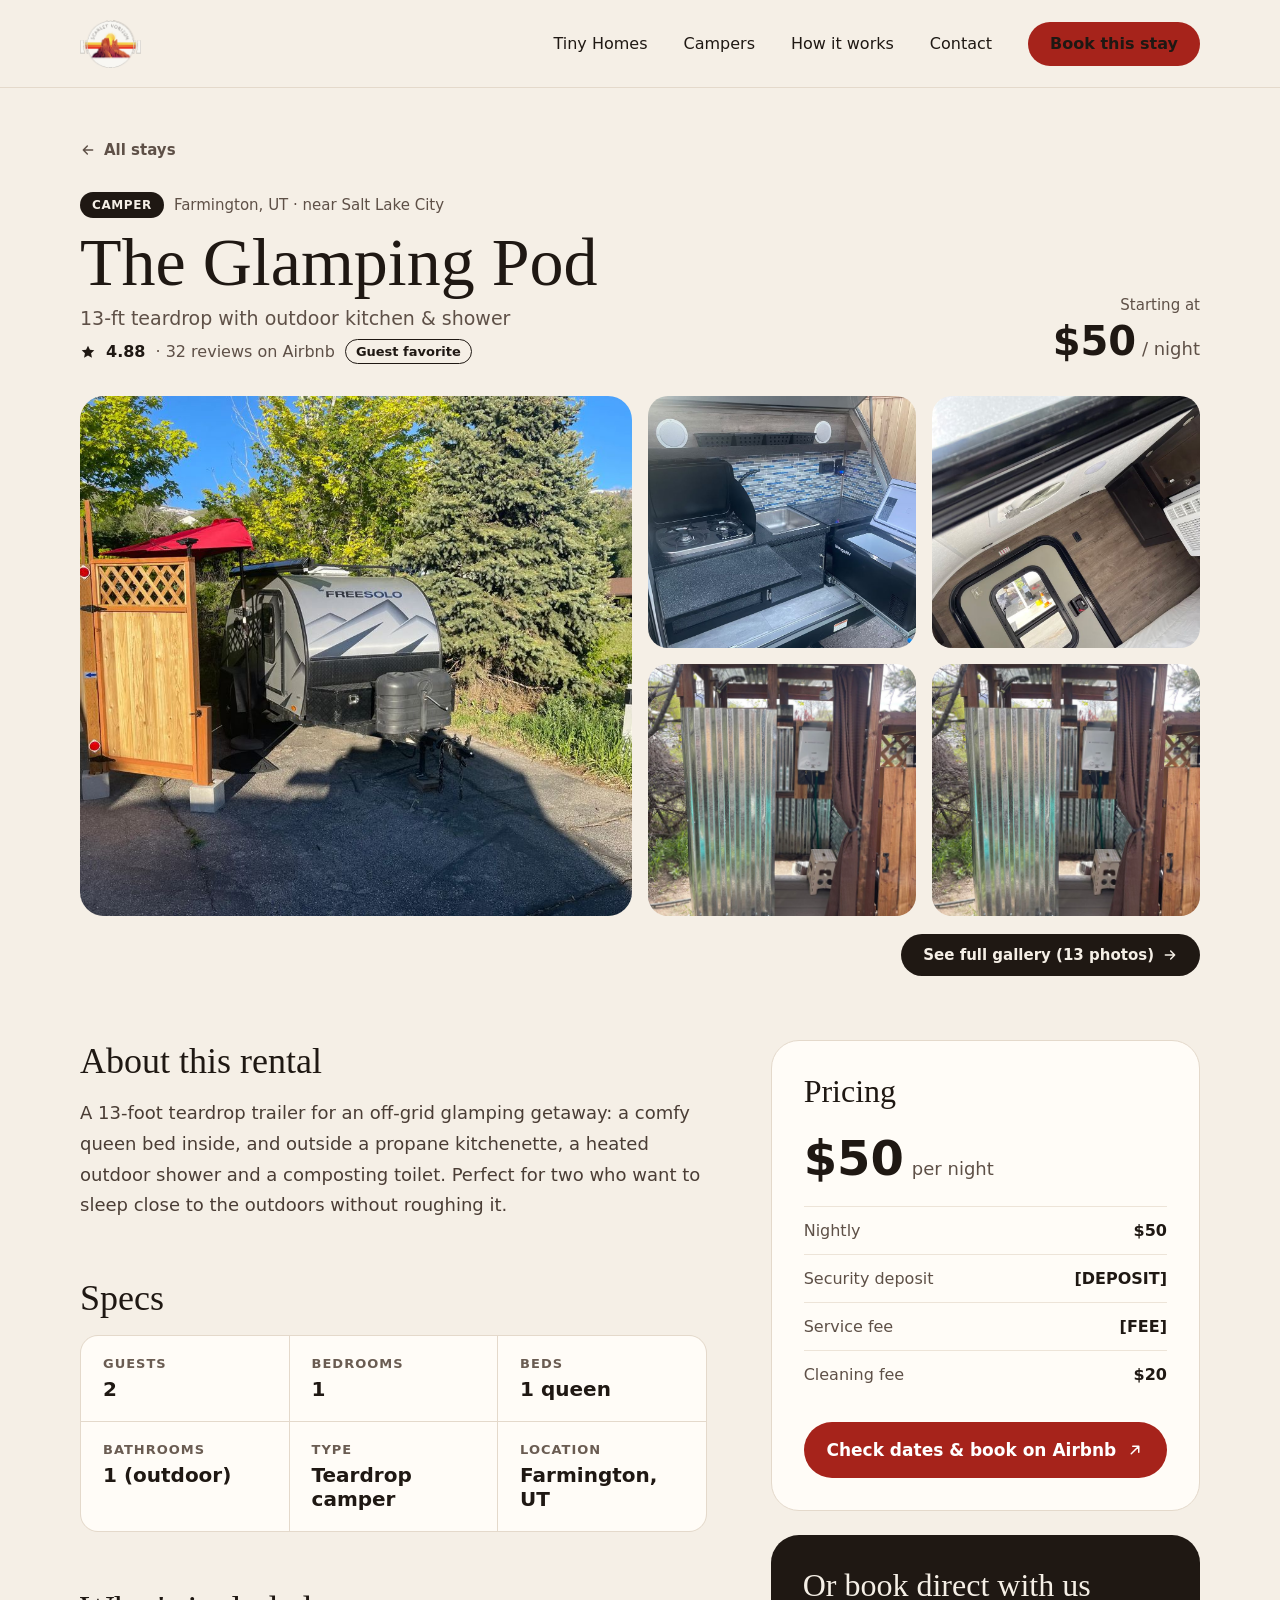
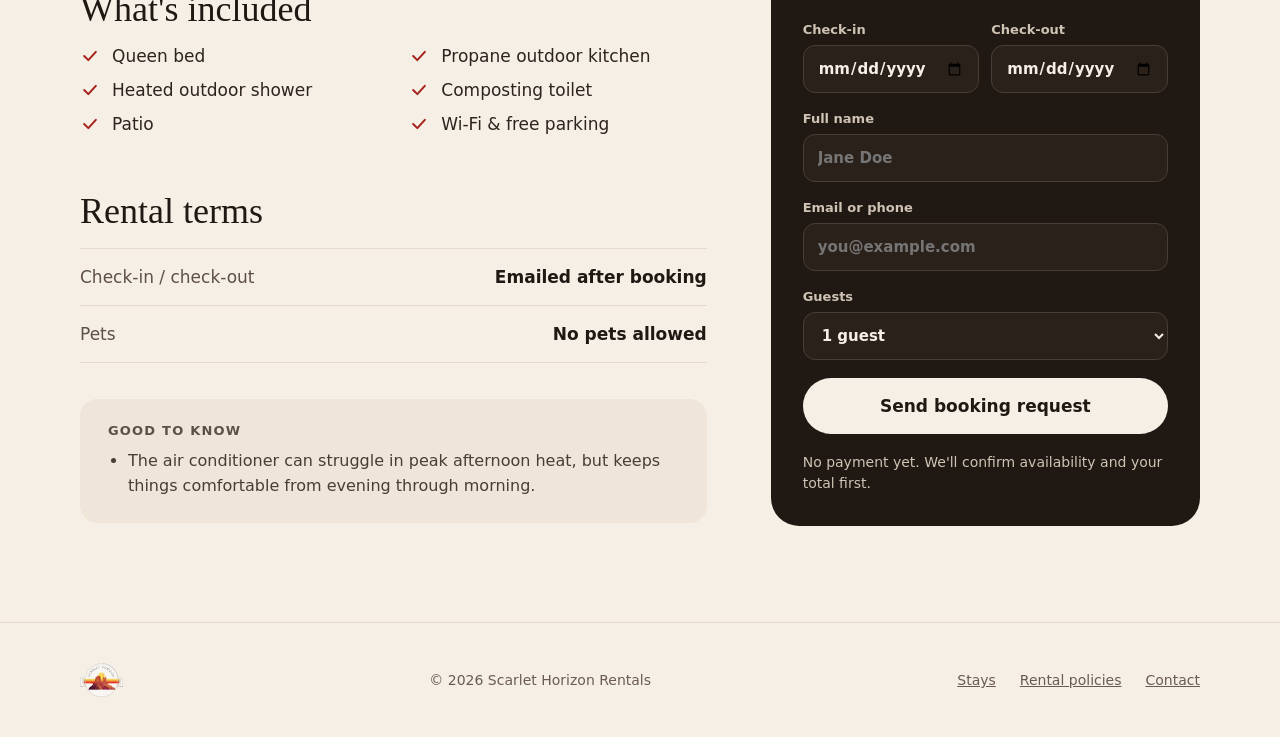
==== commit 61509275: "Update glamping-pod.html" ====
--- a/glamping-pod.html
+++ b/glamping-pod.html
@@ -26,7 +26,7 @@
 <a href="index.html">Campers</a>
 <a href="index.html">How it works</a>
 <a href="index.html">Contact</a>
-<a href="https://www.airbnb.com/rooms/1167707772700460633" class="btn btn-accent nav-cta">Book this stay</a>
+<a href="https://www.airbnb.com/rooms/1167707772700460633" class="btn btn-accent nav-cta" target="_blank" rel="noopener">Book this stay</a>
 </nav>
 </header>
 
@@ -103,9 +103,7 @@
 <div class="detail-block">
 <h2>Rental terms</h2>
 <div class="terms-list">
-<div class="terms-row"><span>Minimum rental</span><span>[MIN NIGHTS]</span></div>
 <div class="terms-row"><span>Check-in / check-out</span><span>Emailed after booking</span></div>
-<div class="terms-row"><span>Cancellation</span><span>[POLICY]</span></div>
 <div class="terms-row"><span>Pets</span><span>No pets allowed</span></div>
 </div>
 <div class="good-to-know">
@@ -131,7 +129,7 @@
 <div class="price-breakdown-row"><span>Service fee</span><span>[FEE]</span></div>
 <div class="price-breakdown-row"><span>Cleaning fee</span><span>$20</span></div>
 </div>
-<a href="https://www.airbnb.com/rooms/1167707772700460633" class="book-airbnb-btn">Check dates &amp; book on Airbnb
+<a href="https://www.airbnb.com/rooms/1167707772700460633" class="book-airbnb-btn" target="_blank" rel="noopener">Check dates &amp; book on Airbnb
 <svg width="18" height="18" viewBox="0 0 24 24" fill="none" stroke="currentColor" stroke-width="2" stroke-linecap="round" stroke-linejoin="round" aria-hidden="true"><path d="M7 17L17 7M9 7h8v8"></path></svg></a>
 </div>
 
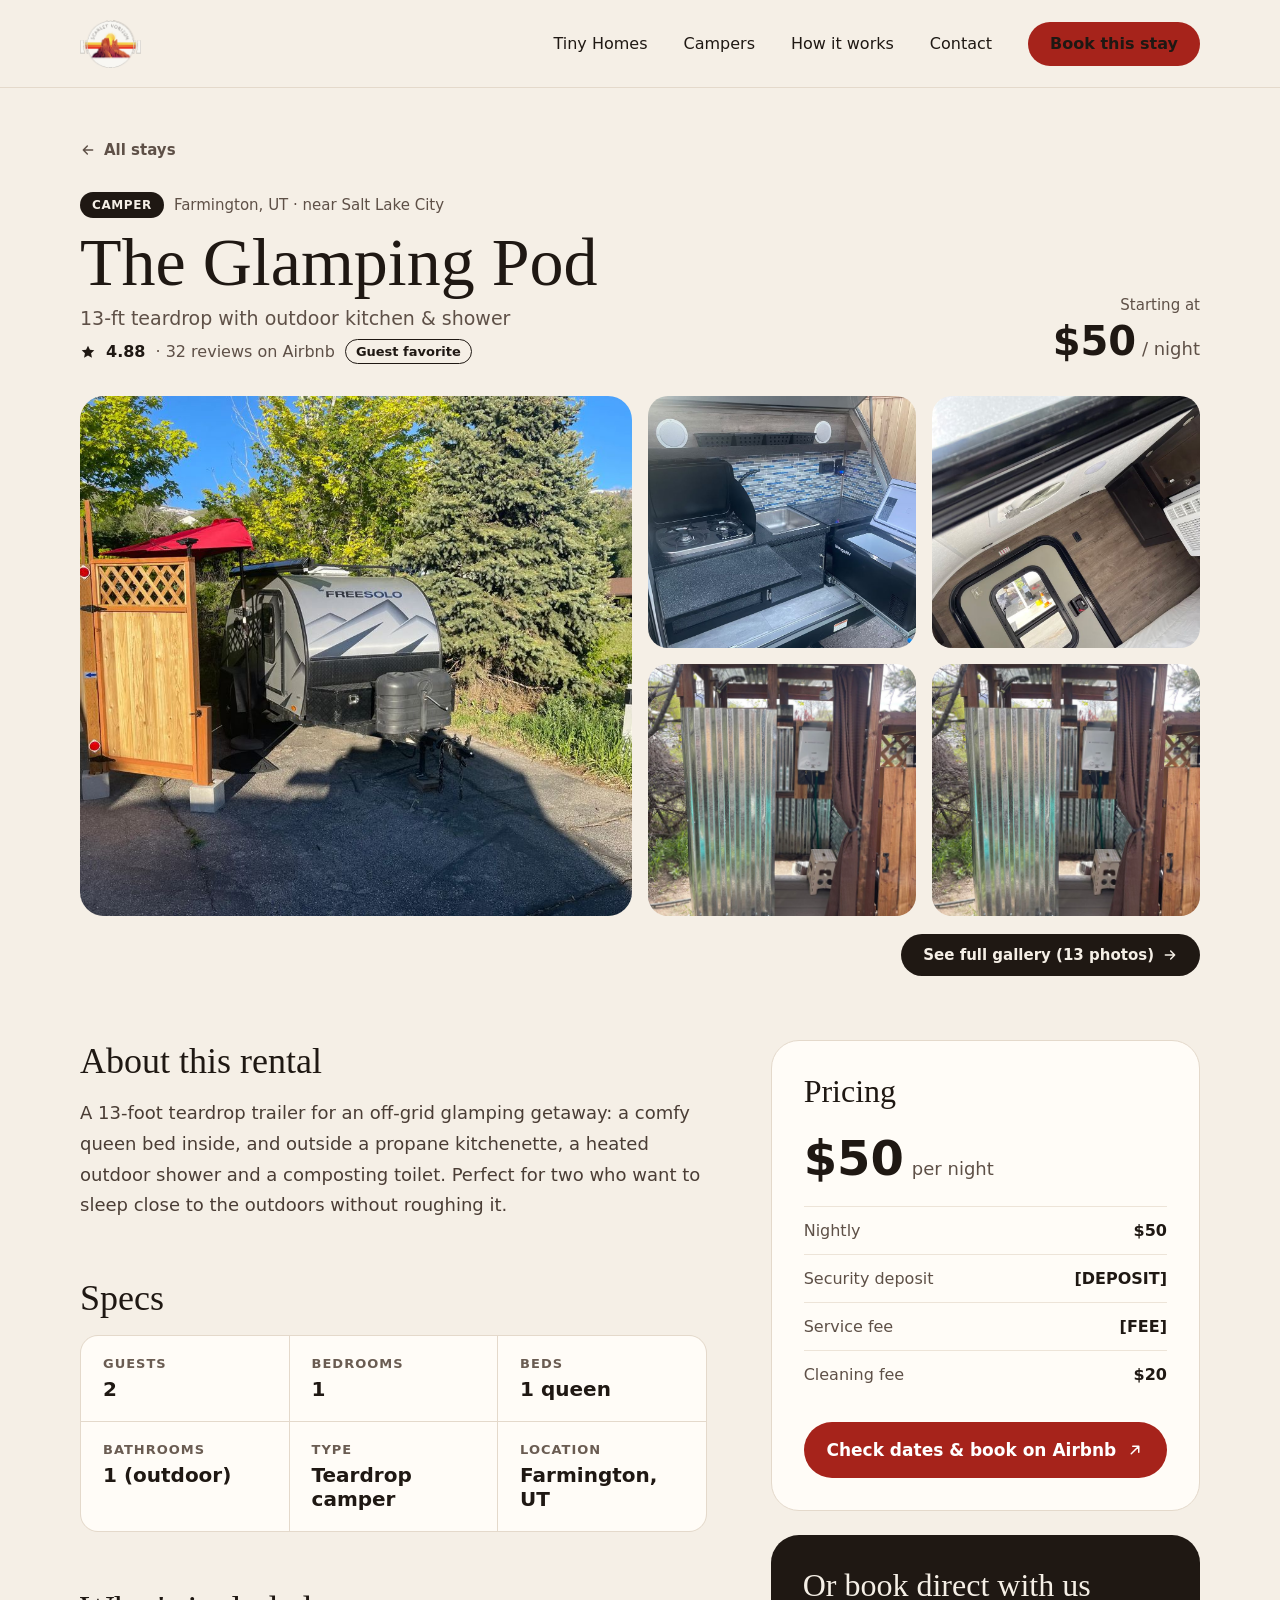
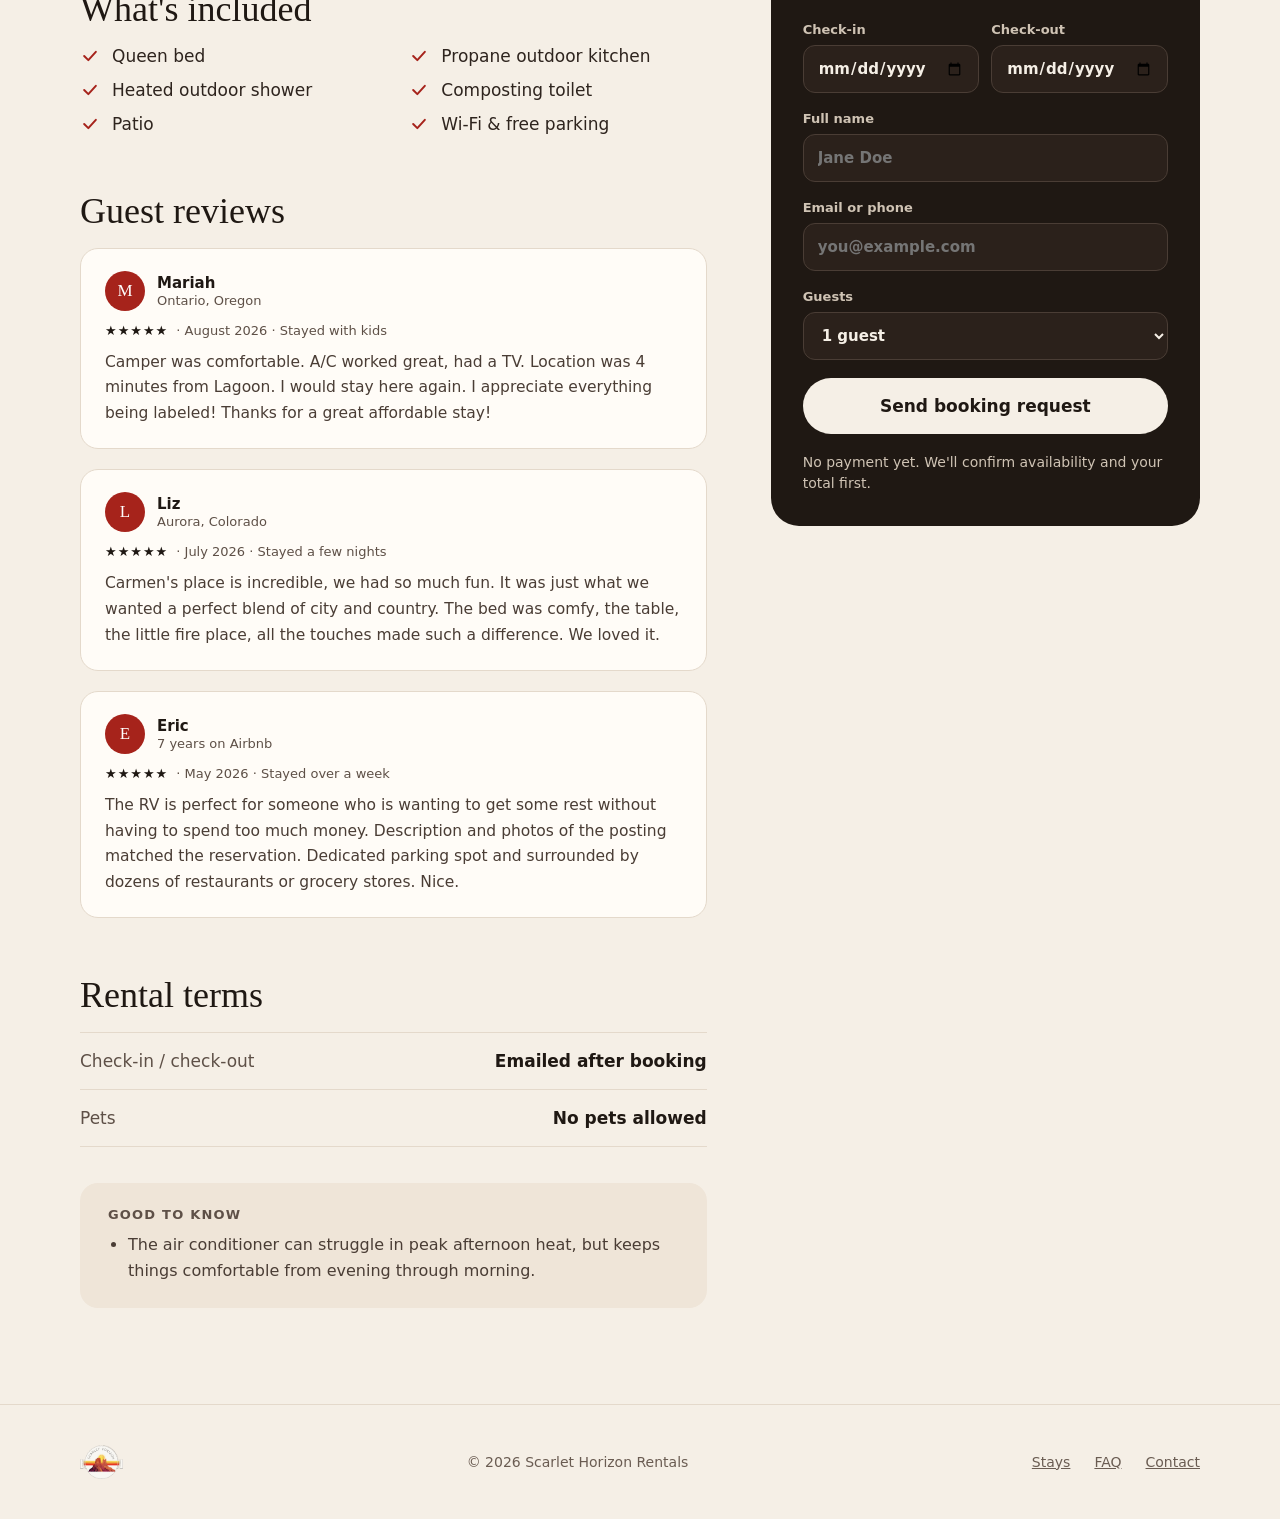
==== commit dd75a0a7: "Update glamping-pod.html" ====
--- a/glamping-pod.html
+++ b/glamping-pod.html
@@ -101,6 +101,49 @@
 </div>
 
 <div class="detail-block">
+<h2>Guest reviews</h2>
+<div class="reviews-grid">
+
+<div class="review-card">
+<div class="review-header">
+<div class="review-avatar">M</div>
+<div class="review-who">
+<div class="review-name">Mariah</div>
+<div class="review-place">Ontario, Oregon</div>
+</div>
+</div>
+<div class="review-meta"><span class="review-stars">★★★★★</span><span>· August 2026 · Stayed with kids</span></div>
+<p class="review-text">Camper was comfortable. A/C worked great, had a TV. Location was 4 minutes from Lagoon. I would stay here again. I appreciate everything being labeled! Thanks for a great affordable stay!</p>
+</div>
+
+<div class="review-card">
+<div class="review-header">
+<div class="review-avatar">L</div>
+<div class="review-who">
+<div class="review-name">Liz</div>
+<div class="review-place">Aurora, Colorado</div>
+</div>
+</div>
+<div class="review-meta"><span class="review-stars">★★★★★</span><span>· July 2026 · Stayed a few nights</span></div>
+<p class="review-text">Carmen's place is incredible, we had so much fun. It was just what we wanted a perfect blend of city and country. The bed was comfy, the table, the little fire place, all the touches made such a difference. We loved it.</p>
+</div>
+
+<div class="review-card">
+<div class="review-header">
+<div class="review-avatar">E</div>
+<div class="review-who">
+<div class="review-name">Eric</div>
+<div class="review-place">7 years on Airbnb</div>
+</div>
+</div>
+<div class="review-meta"><span class="review-stars">★★★★★</span><span>· May 2026 · Stayed over a week</span></div>
+<p class="review-text">The RV is perfect for someone who is wanting to get some rest without having to spend too much money. Description and photos of the posting matched the reservation. Dedicated parking spot and surrounded by dozens of restaurants or grocery stores. Nice.</p>
+</div>
+
+</div>
+</div>
+
+<div class="detail-block">
 <h2>Rental terms</h2>
 <div class="terms-list">
 <div class="terms-row"><span>Check-in / check-out</span><span>Emailed after booking</span></div>
@@ -161,7 +204,7 @@
 <div>© 2026 Scarlet Horizon Rentals</div>
 <nav aria-label="Footer" class="footer-nav">
 <a href="index.html">Stays</a>
-<a href="index.html">Rental policies</a>
+<a href="faq.html">FAQ</a>
 <a href="index.html">Contact</a>
 </nav>
 </footer>
--- a/css/style.css
+++ b/css/style.css
@@ -201,16 +201,11 @@
   position: relative;
 }
 
-.hero-visual-badge {
-  position: absolute;
-  left: 24px;
-  bottom: 24px;
-  padding: 10px 16px;
-  border-radius: 999px;
-  background: var(--bg);
-  color: var(--text);
-  font-size: 14px;
-  font-weight: 600;
+.hero-visual-img {
+  width: 100%;
+  height: 100%;
+  object-fit: cover;
+  display: block;
 }
 
 /* ---------- AVAILABILITY BAR ---------- */
@@ -322,6 +317,11 @@
   gap: 32px;
 }
 
+.listing-tile {
+  display: flex;
+  flex-direction: column;
+}
+
 .listing-card {
   display: flex;
   flex-direction: column;
@@ -331,6 +331,26 @@
   border: 1px solid var(--border);
   text-decoration: none;
   color: var(--text);
+}
+
+.listing-airbnb-link {
+  display: flex;
+  align-items: center;
+  justify-content: center;
+  gap: 6px;
+  margin-top: 10px;
+  padding: 10px;
+  border-radius: 12px;
+  border: 1px solid var(--border);
+  font-size: 13px;
+  font-weight: 600;
+  color: var(--text-muted);
+  text-decoration: none;
+}
+
+.listing-airbnb-link:hover {
+  color: var(--accent);
+  border-color: var(--accent);
 }
 
 .listing-photo {
@@ -909,6 +929,80 @@
 .good-to-know li {
   font-size: 16px;
   line-height: 1.6;
+  color: var(--text-body);
+}
+
+/* GUEST REVIEWS */
+.reviews-grid {
+  display: flex;
+  flex-direction: column;
+  gap: 20px;
+}
+
+.review-card {
+  box-sizing: border-box;
+  padding: 22px 24px;
+  border-radius: 18px;
+  background: var(--card-bg);
+  border: 1px solid var(--border);
+  display: flex;
+  flex-direction: column;
+  gap: 12px;
+}
+
+.review-header {
+  display: flex;
+  align-items: center;
+  gap: 12px;
+}
+
+.review-avatar {
+  width: 40px;
+  height: 40px;
+  border-radius: 50%;
+  background: var(--accent);
+  color: #fff;
+  font-family: 'DM Serif Display', Georgia, serif;
+  font-size: 17px;
+  display: flex;
+  align-items: center;
+  justify-content: center;
+  flex-shrink: 0;
+}
+
+.review-who {
+  display: flex;
+  flex-direction: column;
+  gap: 1px;
+}
+
+.review-name {
+  font-weight: 600;
+  font-size: 15px;
+}
+
+.review-place {
+  font-size: 13px;
+  color: var(--text-muted);
+}
+
+.review-meta {
+  display: flex;
+  align-items: center;
+  gap: 8px;
+  font-size: 13px;
+  color: var(--text-muted);
+}
+
+.review-stars {
+  color: #1F1813;
+  letter-spacing: 1px;
+}
+
+.review-text {
+  margin: 0;
+  font-size: 15.5px;
+  line-height: 1.65;
   color: var(--text-body);
 }
 
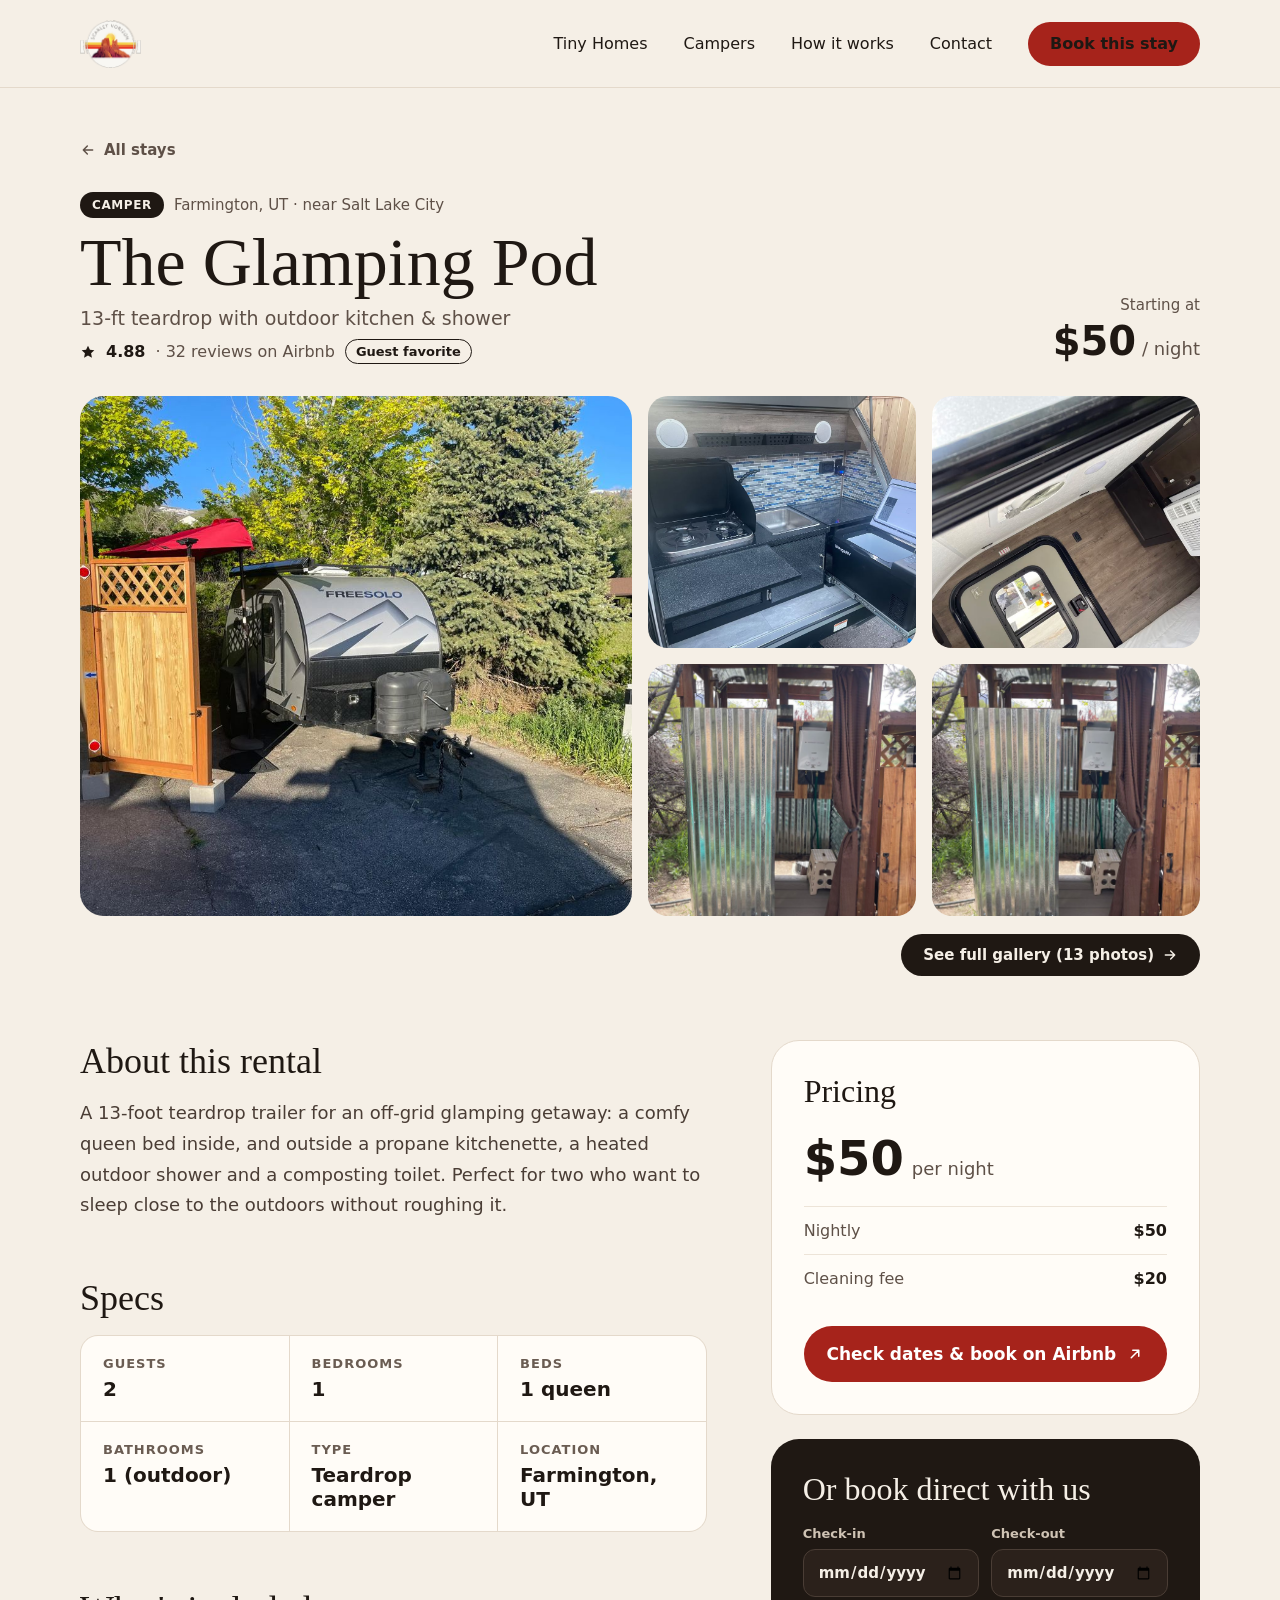
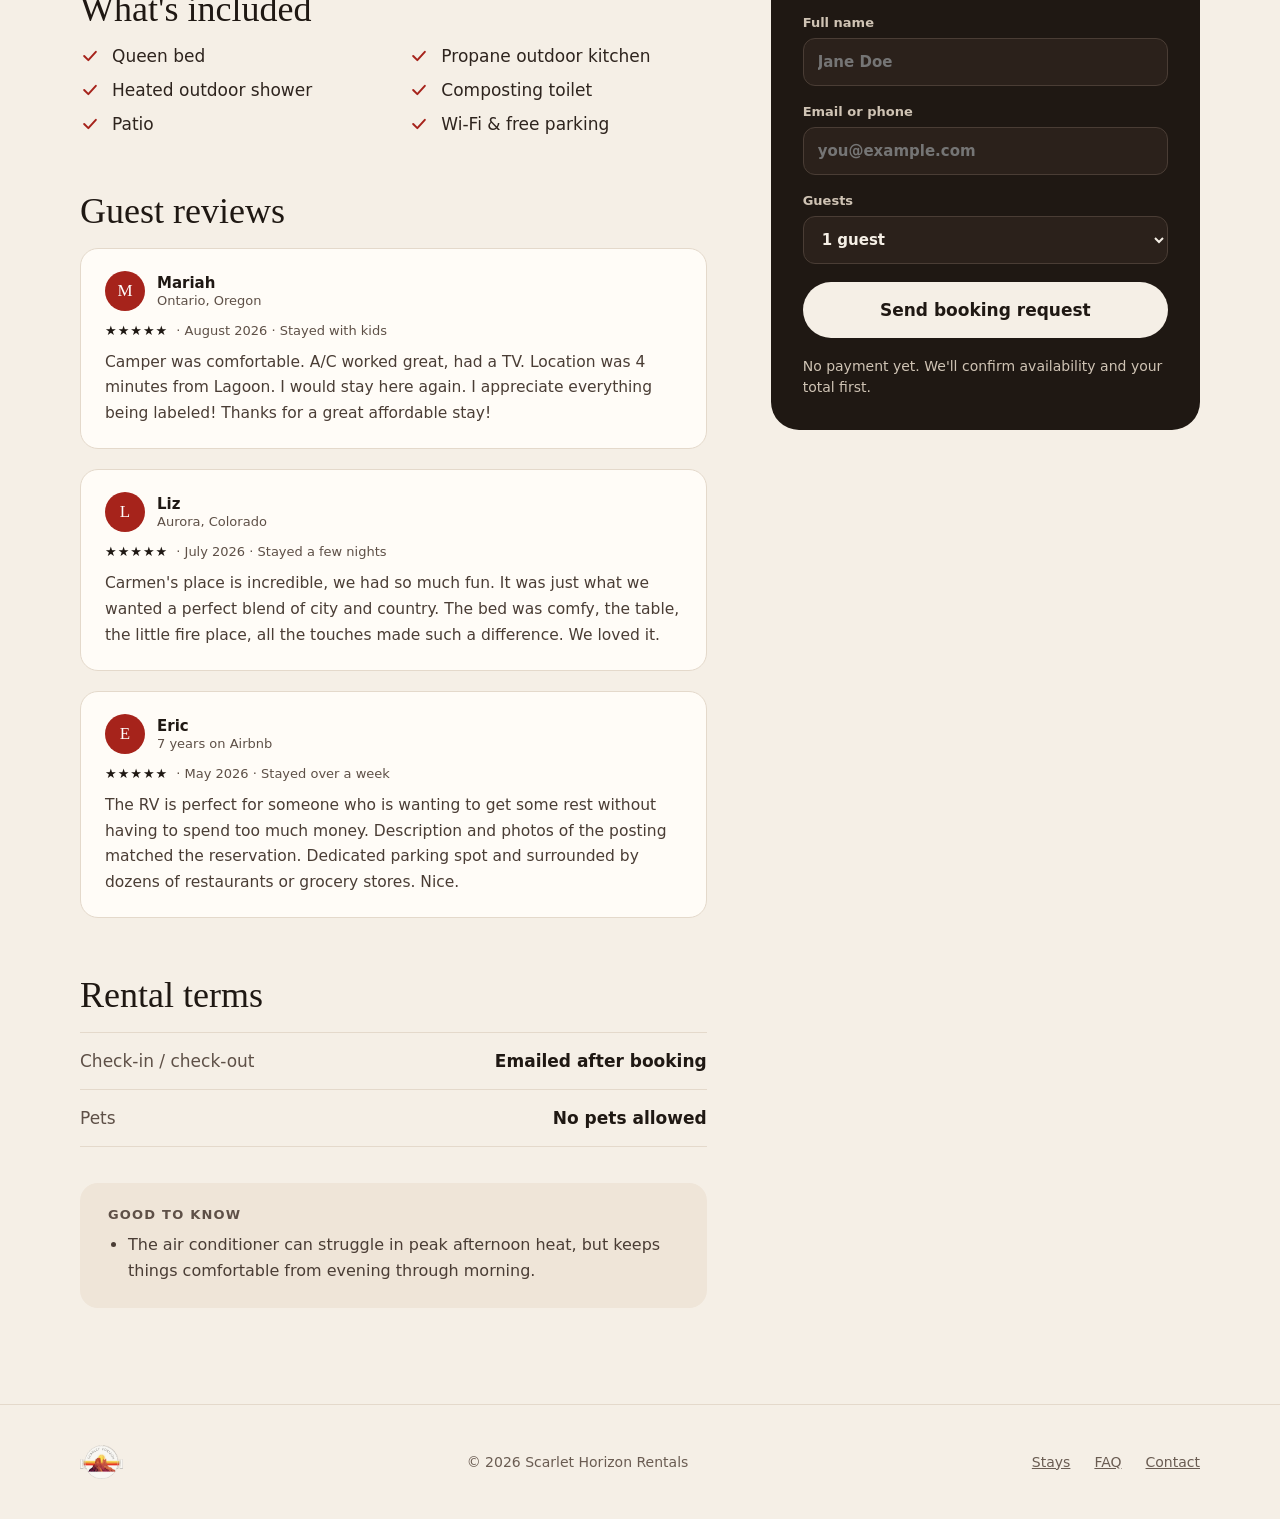
==== commit be13c70e: "Update glamping-pod.html" ====
--- a/glamping-pod.html
+++ b/glamping-pod.html
@@ -168,8 +168,6 @@
 </div>
 <div class="price-breakdown">
 <div class="price-breakdown-row"><span>Nightly</span><span>$50</span></div>
-<div class="price-breakdown-row"><span>Security deposit</span><span>[DEPOSIT]</span></div>
-<div class="price-breakdown-row"><span>Service fee</span><span>[FEE]</span></div>
 <div class="price-breakdown-row"><span>Cleaning fee</span><span>$20</span></div>
 </div>
 <a href="https://www.airbnb.com/rooms/1167707772700460633" class="book-airbnb-btn" target="_blank" rel="noopener">Check dates &amp; book on Airbnb
